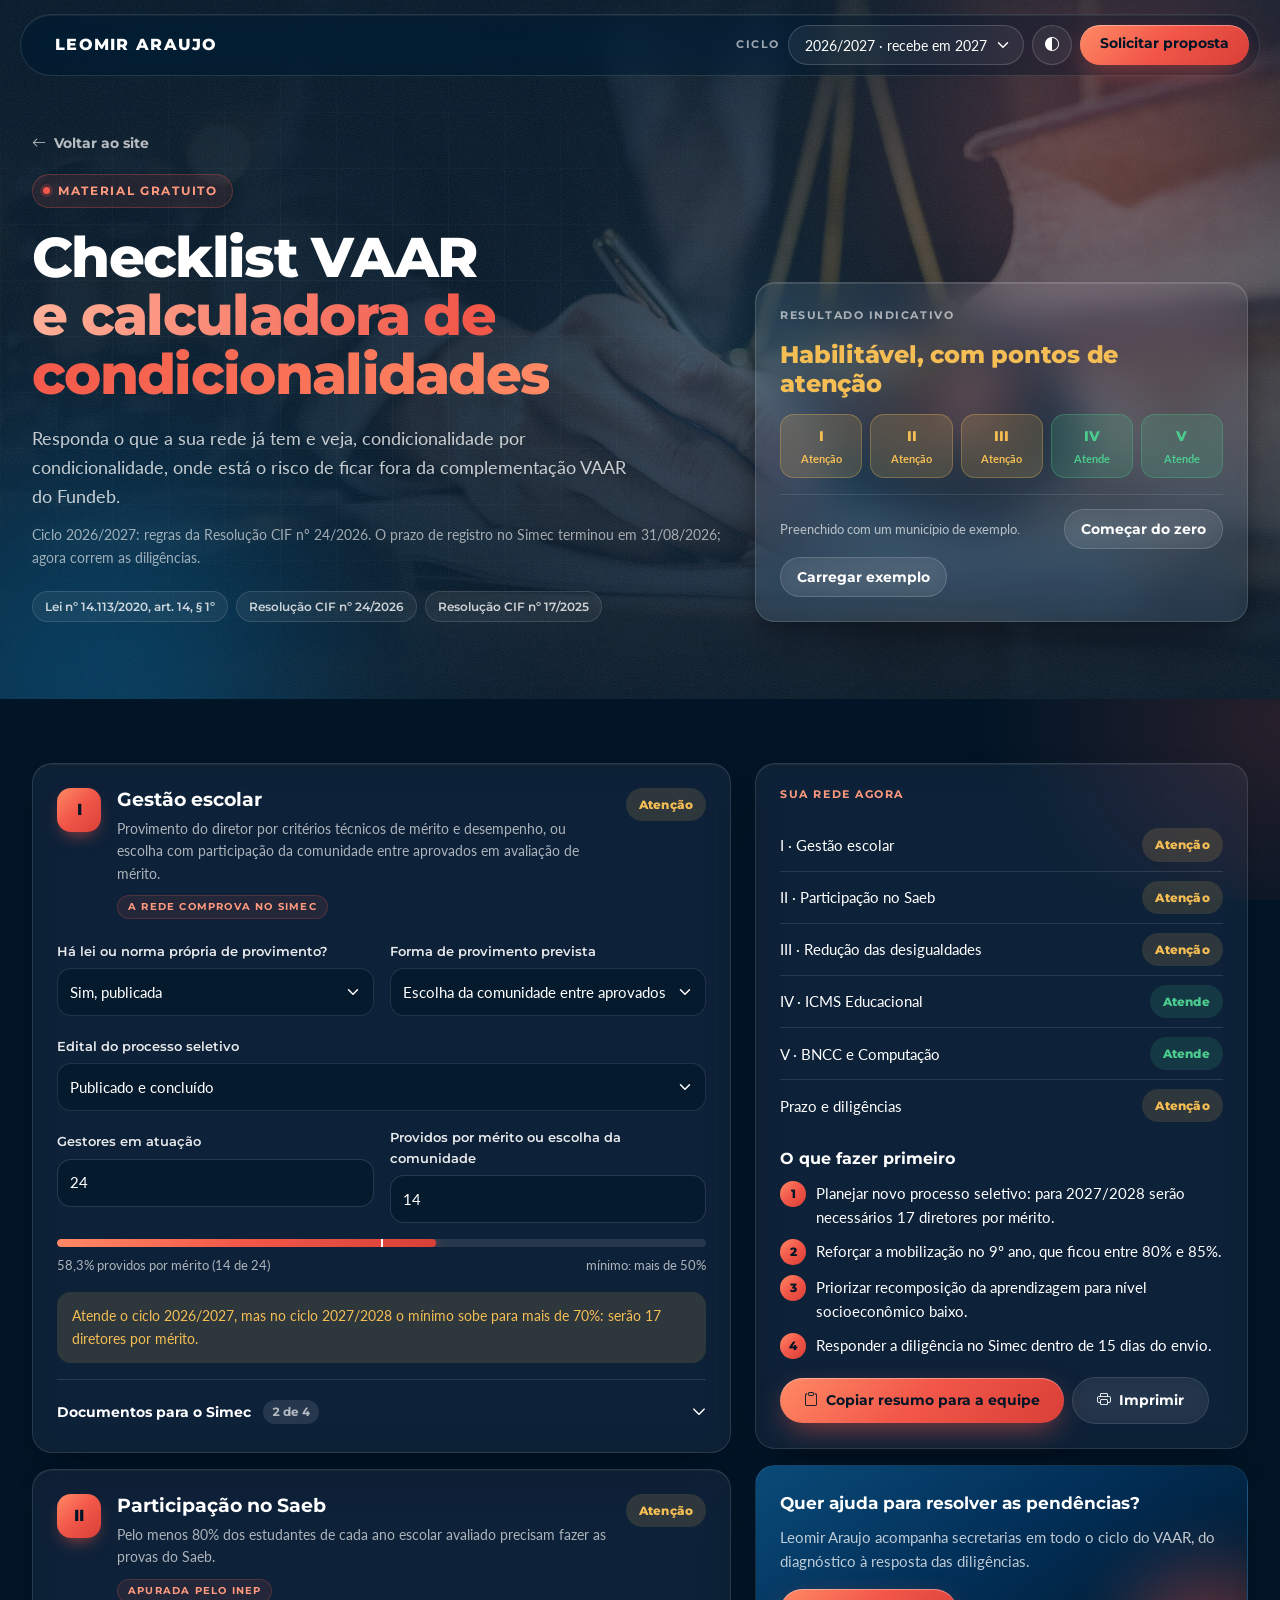
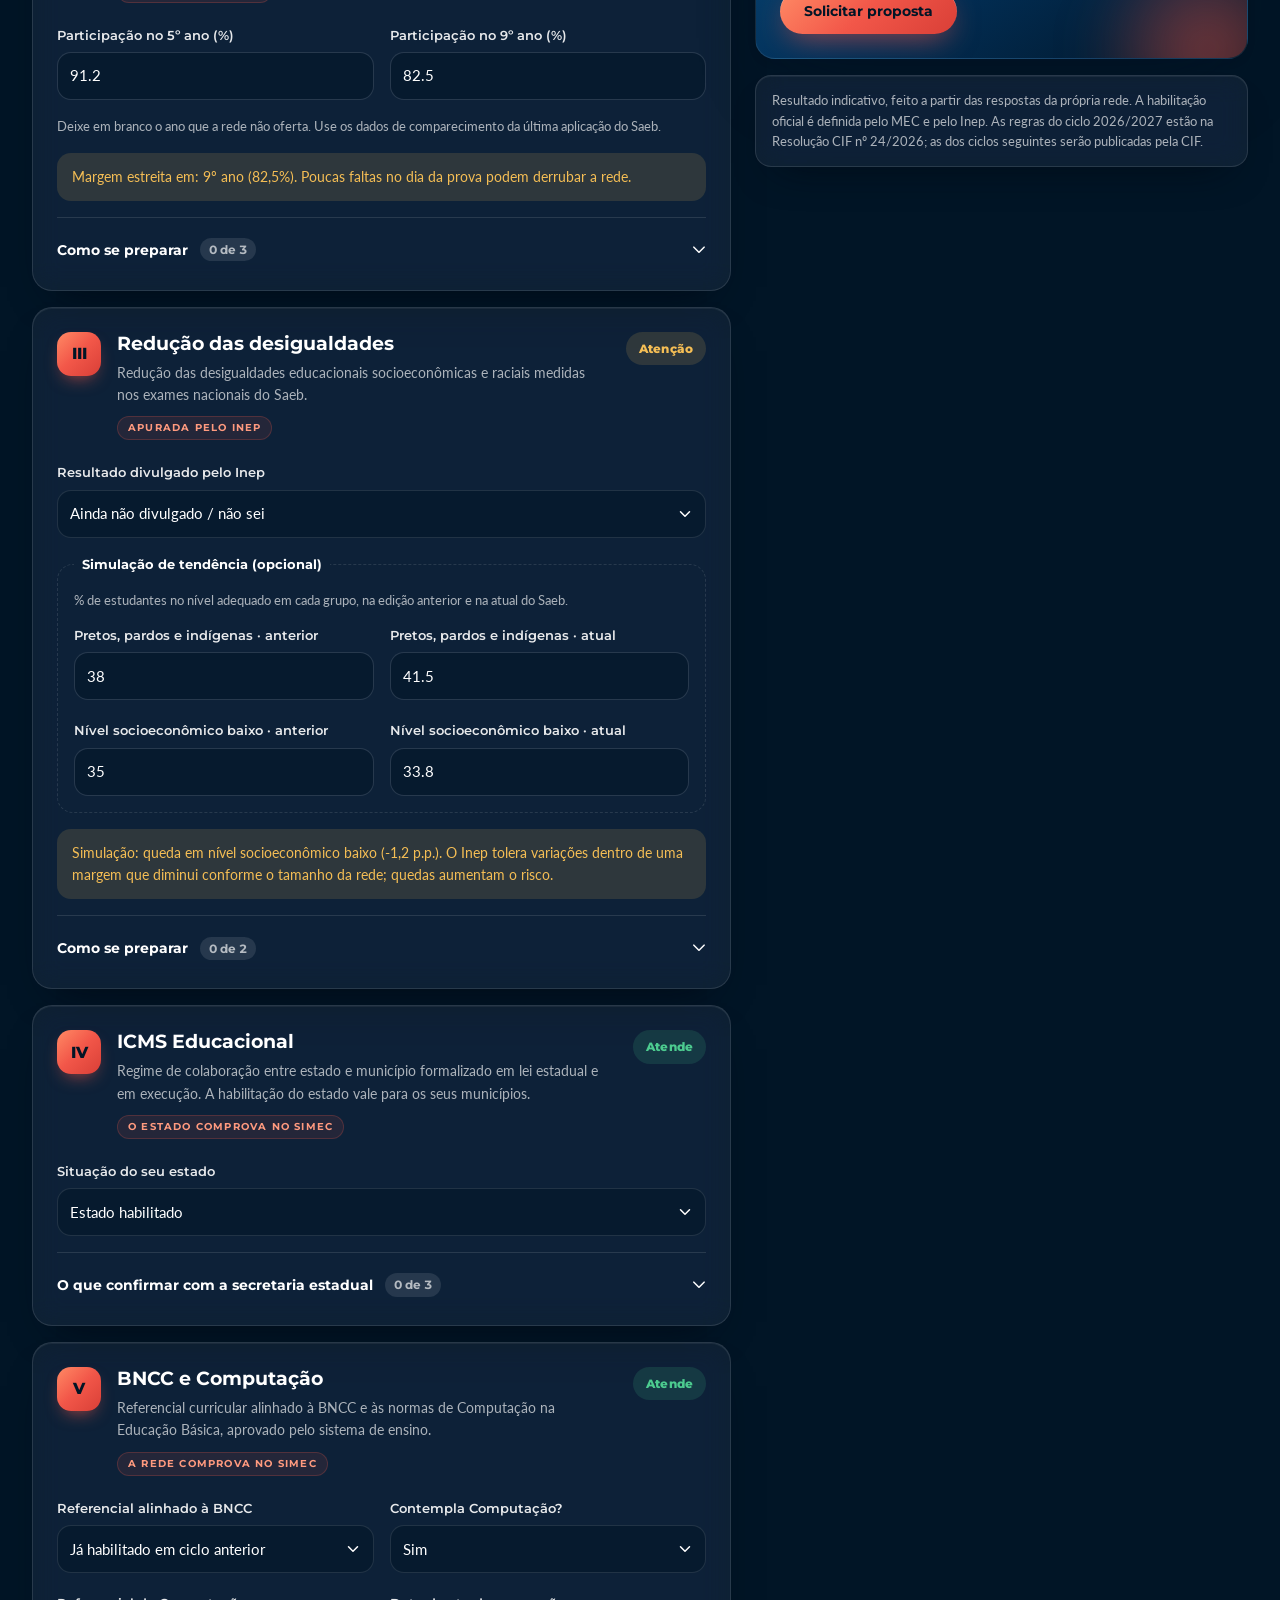
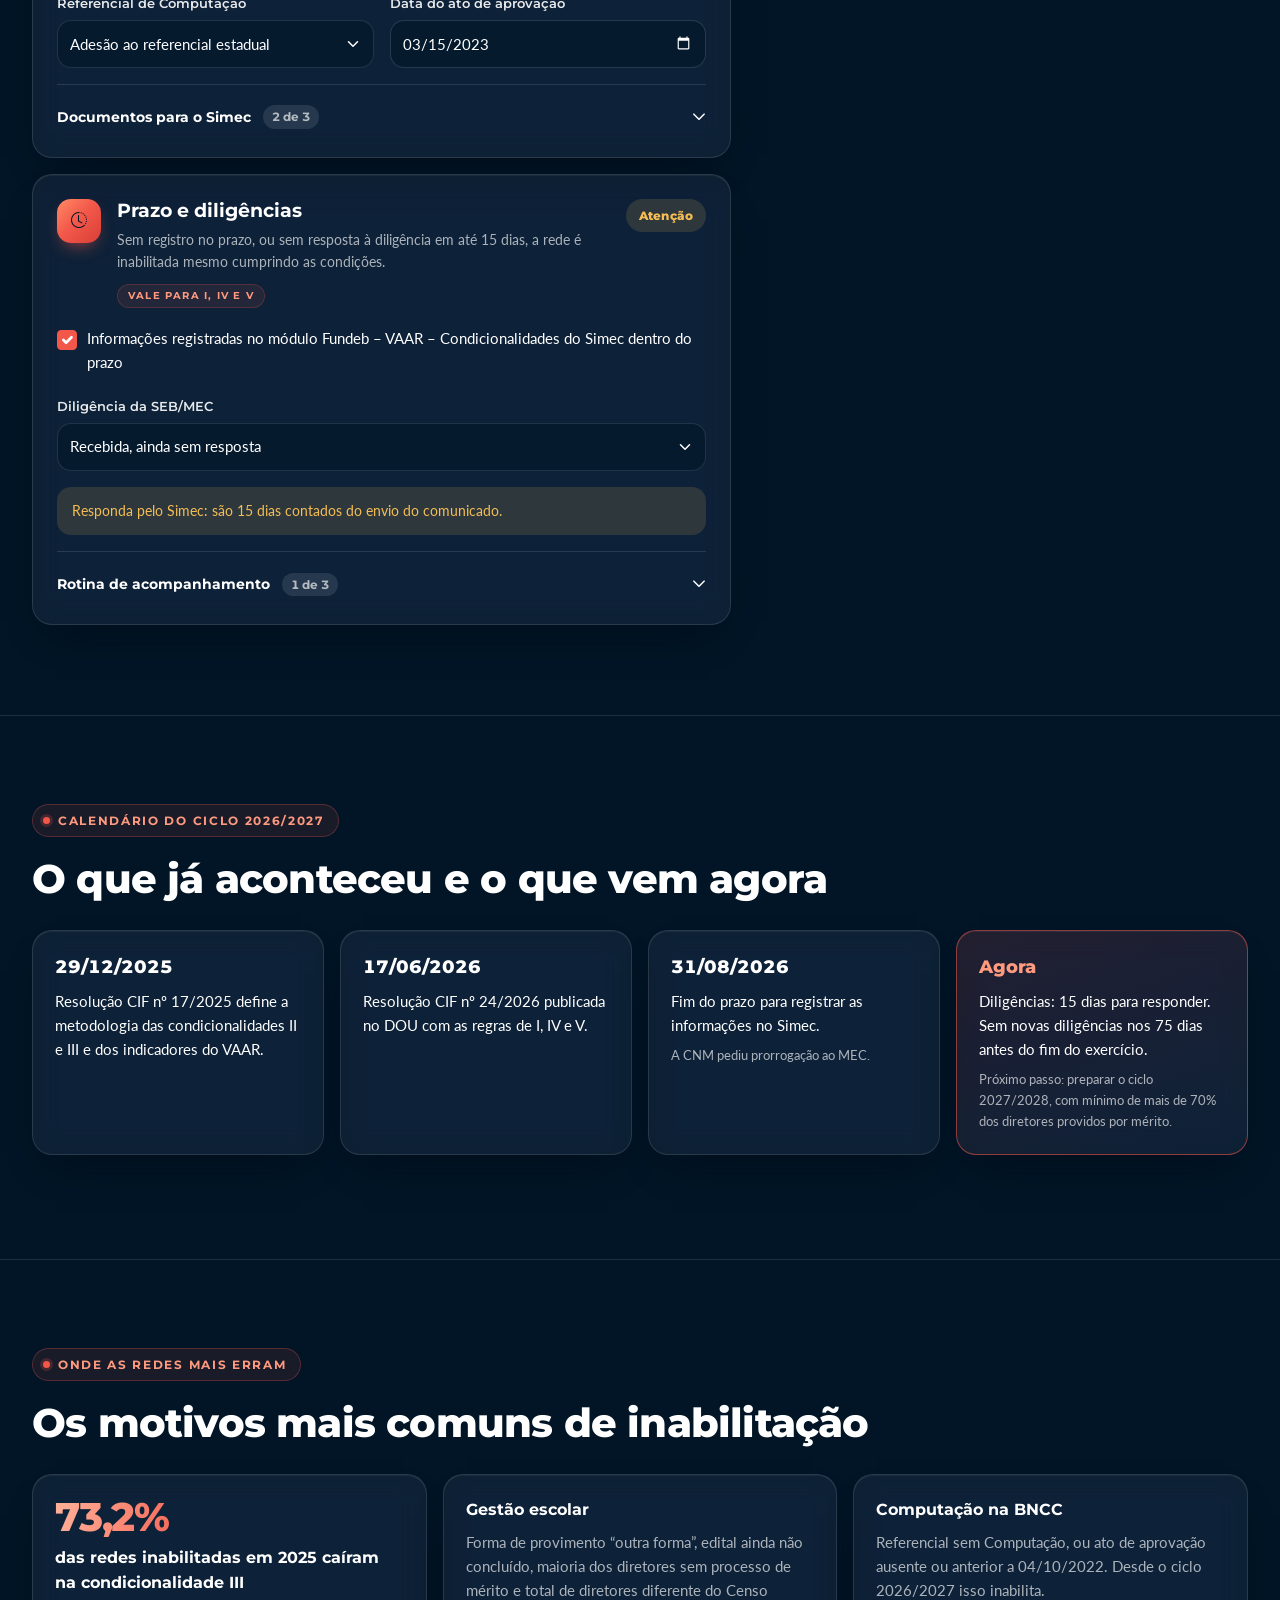
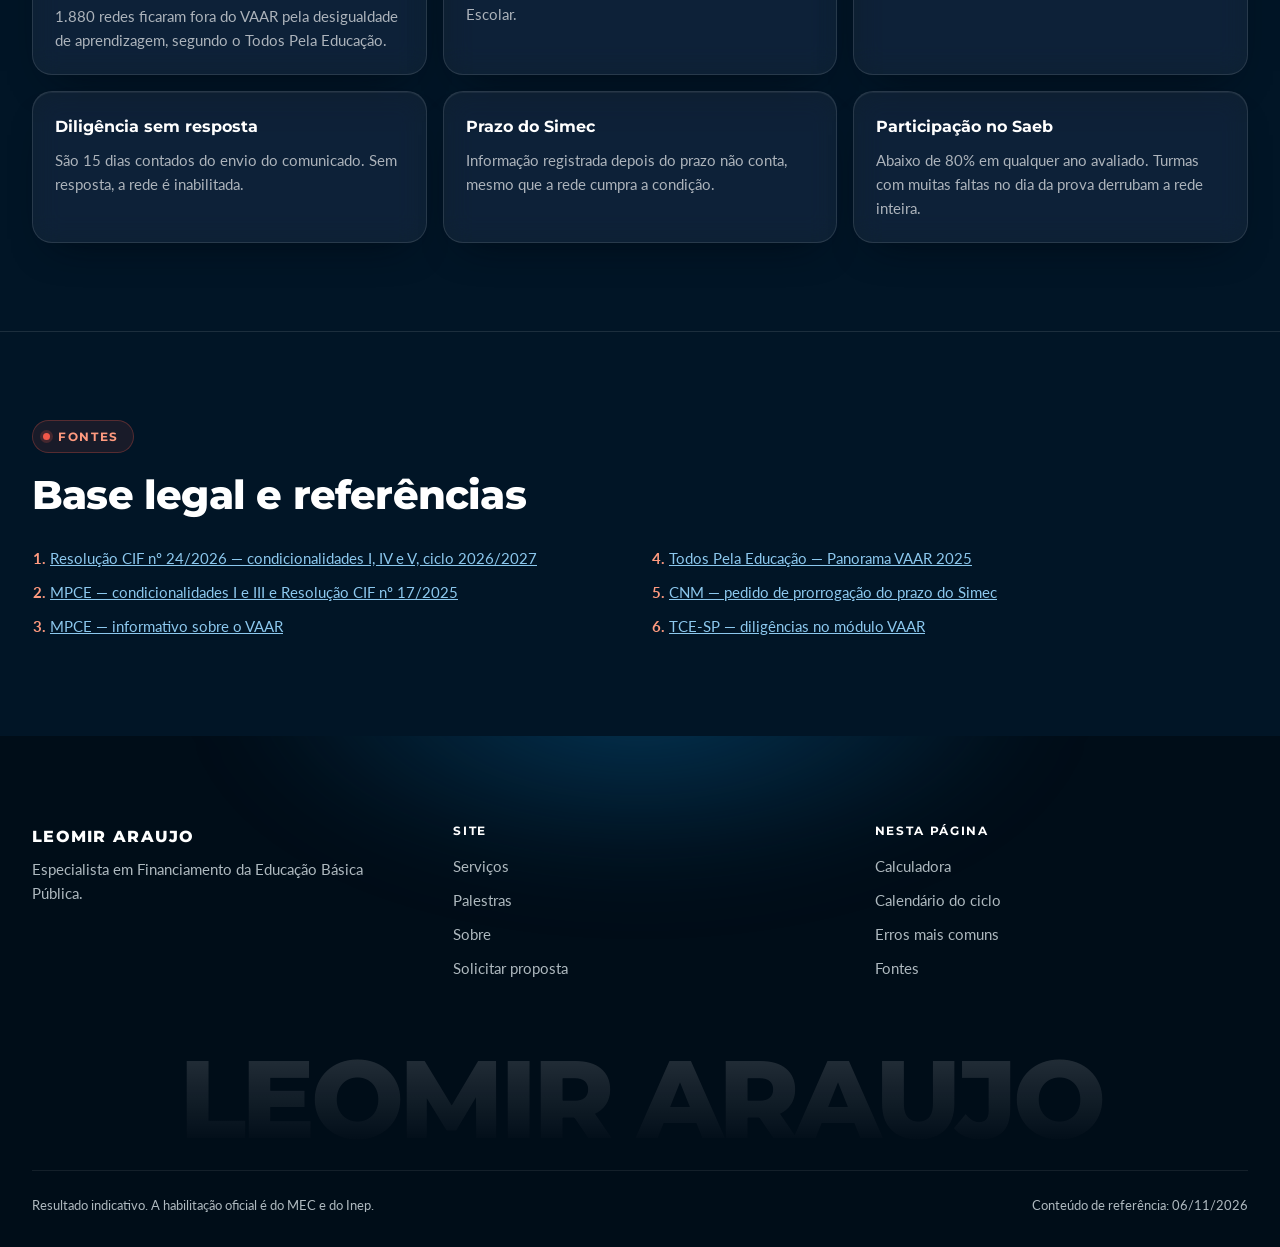
==== checklist-vaar/index.html @ 7f252574 "Adiciona o Checklist VAAR online com a identidade do site - checklist-vaar/: calculadora das cinco c" ====
<!doctype html>
<html lang="pt-BR" data-bs-theme="dark">
<head>
  <meta charset="utf-8">
  <meta name="viewport" content="width=device-width, initial-scale=1">
  <title>Checklist VAAR | Leomir Araujo</title>
  <meta name="description" content="Checklist e calculadora indicativa das cinco condicionalidades do VAAR/Fundeb, com base na Resolução CIF nº 24/2026.">
  <link rel="icon" href="../assets/img/favicon.svg" type="image/svg+xml">
  <meta name="theme-color" content="#011526">
  <script>
    /* Aplica o tema salvo antes de desenhar a página (evita "piscar") */
    try { var t = localStorage.getItem('checklist-vaar-tema'); if (t) document.documentElement.setAttribute('data-bs-theme', t); } catch (e) {}
  </script>

  <!-- Fontes da marca -->
  <link rel="preconnect" href="https://fonts.googleapis.com">
  <link rel="preconnect" href="https://fonts.gstatic.com" crossorigin>
  <link href="https://fonts.googleapis.com/css2?family=Montserrat:wght@500;600;700;800&family=Lato:wght@400;700&display=swap" rel="stylesheet">

  <!-- Bootstrap 5 + ícones -->
  <link href="https://cdn.jsdelivr.net/npm/bootstrap@5.3.3/dist/css/bootstrap.min.css" rel="stylesheet">
  <link href="https://cdn.jsdelivr.net/npm/bootstrap-icons@1.11.3/font/bootstrap-icons.min.css" rel="stylesheet">

  <!-- Identidade do site (tokens, botões, menu, rodapé) + estilos do checklist -->
  <link href="../css/style.css" rel="stylesheet">
  <link href="css/style.css" rel="stylesheet">
</head>
<body>

  <a class="visually-hidden-focusable skip-link" href="#calc">Pular para a calculadora</a>

  <!-- ===================== TOPO (menu em pílula, igual ao site) ===================== -->
  <header class="site-header sticky-top" id="siteHeader">
    <div class="nav-pill">
      <div class="d-flex flex-wrap align-items-center justify-content-between gap-2">
        <a class="brand-name text-decoration-none" href="../index.html">LEOMIR ARAUJO</a>
        <div class="d-flex flex-wrap align-items-center gap-2 nav-tools">
          <label for="cycle" class="cycle-label">Ciclo</label>
          <select id="cycle" class="form-select cycle-select" aria-describedby="cycleHint">
            <option value="2026">2026/2027 · recebe em 2027</option>
            <option value="2027">2027/2028 · recebe em 2028</option>
            <option value="2028">2028/2029 · recebe em 2029</option>
            <option value="2029">2029/2030 · recebe em 2030</option>
          </select>
          <button type="button" class="btn btn-icon btn-glass" id="btnTema" aria-label="Alternar tema claro/escuro">
            <i class="bi bi-circle-half" aria-hidden="true"></i>
          </button>
          <a class="btn btn-coral d-none d-md-inline-flex" href="../index.html#contato">Solicitar proposta</a>
        </div>
      </div>
    </div>
  </header>

  <main>
    <!-- ===================== HERO ===================== -->
    <section class="vaar-hero">
      <!-- Foto de fundo: troque os arquivos mantendo a versão de celular (-sm) -->
      <picture class="vaar-cover" aria-hidden="true">
        <source media="(max-width: 767.98px)" srcset="assets/img/web/hero-checklist-sm.jpg">
        <img src="assets/img/web/hero-checklist.jpg" alt="" fetchpriority="high" decoding="async">
      </picture>
      <span class="vaar-shade" aria-hidden="true"></span>
      <div class="hero-bg" aria-hidden="true">
        <span class="blob b1"></span>
        <span class="blob b2"></span>
        <span class="blob b3"></span>
        <span class="hero-grid"></span>
        <span class="grain"></span>
      </div>
      <div class="container">
        <div class="row g-4 align-items-end">
          <div class="col-lg-7">
            <a href="../index.html" class="lp-back"><i class="bi bi-arrow-left" aria-hidden="true"></i> Voltar ao site</a>
            <p class="eyebrow eyebrow-coral">Material gratuito</p>
            <h1 class="vaar-title">Checklist&nbsp;VAAR <span class="text-grad">e calculadora de condicionalidades</span></h1>
            <p class="vaar-lead">Responda o que a sua rede já tem e veja, condicionalidade por condicionalidade, onde está o risco de ficar fora da complementação VAAR do Fundeb.</p>
            <p class="vaar-note" id="cycleHint"></p>
            <ul class="legal list-unstyled">
              <li>Lei nº 14.113/2020, art. 14, § 1º</li>
              <li>Resolução CIF nº 24/2026</li>
              <li>Resolução CIF nº 17/2025</li>
            </ul>
          </div>
          <div class="col-lg-5">
            <div class="verdict-card" aria-live="polite">
              <span class="verdict-label">RESULTADO INDICATIVO</span>
              <span class="verdict" id="verdict">—</span>
              <div class="chips" id="chips"></div>
              <div class="d-flex flex-wrap align-items-center gap-2 example-bar">
                <span id="exampleNote" class="me-auto">Preenchido com um município de exemplo.</span>
                <button class="btn btn-ghost" type="button" id="btnClear">Começar do zero</button>
                <button class="btn btn-ghost" type="button" id="btnExample">Carregar exemplo</button>
              </div>
            </div>
          </div>
        </div>
      </div>
    </section>

    <!-- ===================== CALCULADORA ===================== -->
    <section class="calc-section">
      <div class="container">
        <div class="row g-4 align-items-start">
          <div class="col-lg-7">
            <form class="d-grid gap-3" id="calc" novalidate>

              <!-- Condicionalidade I -->
              <article class="cond" id="c1">
                <div class="cond-head">
                  <span class="cond-num" aria-hidden="true">I</span>
                  <div>
                    <h2>Gestão escolar</h2>
                    <p>Provimento do diretor por critérios técnicos de mérito e desempenho, ou escolha com participação da comunidade entre aprovados em avaliação de mérito.</p>
                    <span class="who">A REDE COMPROVA NO SIMEC</span>
                  </div>
                  <span class="status" data-status="1"></span>
                </div>
                <div class="cond-body">
                  <div class="row g-3">
                    <div class="col-md-6">
                      <label for="i_lei" class="form-label">Há lei ou norma própria de provimento?</label>
                      <select id="i_lei" class="form-select">
                        <option value="">Selecione</option>
                        <option value="sim">Sim, publicada</option>
                        <option value="nao">Não</option>
                      </select>
                    </div>
                    <div class="col-md-6">
                      <label for="i_forma" class="form-label">Forma de provimento prevista</label>
                      <select id="i_forma" class="form-select">
                        <option value="">Selecione</option>
                        <option value="merito">Critérios técnicos de mérito e desempenho</option>
                        <option value="comunidade">Escolha da comunidade entre aprovados em avaliação</option>
                        <option value="outra">Outra forma (indicação, eleição sem avaliação)</option>
                      </select>
                    </div>
                    <div class="col-12">
                      <label for="i_edital" class="form-label">Edital do processo seletivo</label>
                      <select id="i_edital" class="form-select">
                        <option value="">Selecione</option>
                        <option value="concluido">Publicado e concluído</option>
                        <option value="andamento">Em andamento</option>
                        <option value="nao">Não há edital</option>
                      </select>
                    </div>
                    <div class="col-md-6">
                      <label for="i_total" class="form-label">Gestores em atuação</label>
                      <input id="i_total" type="number" min="0" step="1" inputmode="numeric" class="form-control">
                    </div>
                    <div class="col-md-6">
                      <label for="i_merito" class="form-label">Providos por mérito ou escolha da comunidade</label>
                      <input id="i_merito" type="number" min="0" step="1" inputmode="numeric" class="form-control">
                    </div>
                    <div class="col-12">
                      <div class="meter" aria-hidden="true"><div class="meter-fill" id="i_fill"></div><div class="meter-mark" id="i_mark"></div></div>
                      <div class="meter-row"><span id="i_pct">0% providos por mérito</span><span id="i_req">mínimo: mais de 50%</span></div>
                    </div>
                  </div>
                  <div class="msg" id="i_msg" hidden></div>
                  <details class="docs">
                    <summary>Documentos para o Simec <span class="docs-count" data-count="i"></span></summary>
                    <ul data-group="i">
                      <li><label><input type="checkbox" id="d_i1" class="form-check-input"><span>Norma de provimento em PDF<small>Tipo, número, data de publicação e artigos que tratam da forma de provimento.</small></span></label></li>
                      <li><label><input type="checkbox" id="d_i2" class="form-check-input"><span>Edital do processo seletivo já concluído<small>Com as etapas: títulos, prova de conhecimento, entrevista, plano de gestão ou curso de formação.</small></span></label></li>
                      <li><label><input type="checkbox" id="d_i3" class="form-check-input"><span>Relação dos diretores em atuação<small>Quantos efetivos, quantos providos por mérito, quantos escolhidos com a comunidade, formação.</small></span></label></li>
                      <li><label><input type="checkbox" id="d_i4" class="form-check-input"><span>Conferência com o Censo Escolar<small>Total de diretores muito abaixo do Censo gera diligência.</small></span></label></li>
                    </ul>
                  </details>
                </div>
              </article>

              <!-- Condicionalidade II -->
              <article class="cond" id="c2">
                <div class="cond-head">
                  <span class="cond-num" aria-hidden="true">II</span>
                  <div>
                    <h2>Participação no Saeb</h2>
                    <p>Pelo menos 80% dos estudantes de cada ano escolar avaliado precisam fazer as provas do Saeb.</p>
                    <span class="who">APURADA PELO INEP</span>
                  </div>
                  <span class="status" data-status="2"></span>
                </div>
                <div class="cond-body">
                  <div class="row g-3">
                    <div class="col-md-6">
                      <label for="ii_5" class="form-label">Participação no 5º ano (%)</label>
                      <input id="ii_5" type="number" min="0" max="100" step="0.1" inputmode="decimal" class="form-control">
                    </div>
                    <div class="col-md-6">
                      <label for="ii_9" class="form-label">Participação no 9º ano (%)</label>
                      <input id="ii_9" type="number" min="0" max="100" step="0.1" inputmode="decimal" class="form-control">
                    </div>
                    <p class="hint col-12 mb-0">Deixe em branco o ano que a rede não oferta. Use os dados de comparecimento da última aplicação do Saeb.</p>
                  </div>
                  <div class="msg" id="ii_msg" hidden></div>
                  <details class="docs">
                    <summary>Como se preparar <span class="docs-count" data-count="ii"></span></summary>
                    <ul data-group="ii">
                      <li><label><input type="checkbox" id="d_ii1" class="form-check-input"><span>Turmas e matrículas corretas no Censo Escolar<small>A participação é calculada sobre os estudantes informados.</small></span></label></li>
                      <li><label><input type="checkbox" id="d_ii2" class="form-check-input"><span>Calendário de mobilização nas escolas<small>Comunicação às famílias e controle de faltas nos dias de prova.</small></span></label></li>
                      <li><label><input type="checkbox" id="d_ii3" class="form-check-input"><span>Responsável pelo acompanhamento da aplicação<small>Por escola, com lista de presença por turma.</small></span></label></li>
                    </ul>
                  </details>
                </div>
              </article>

              <!-- Condicionalidade III -->
              <article class="cond" id="c3">
                <div class="cond-head">
                  <span class="cond-num" aria-hidden="true">III</span>
                  <div>
                    <h2>Redução das desigualdades</h2>
                    <p>Redução das desigualdades educacionais socioeconômicas e raciais medidas nos exames nacionais do Saeb.</p>
                    <span class="who">APURADA PELO INEP</span>
                  </div>
                  <span class="status" data-status="3"></span>
                </div>
                <div class="cond-body">
                  <div>
                    <label for="iii_res" class="form-label">Resultado divulgado pelo Inep</label>
                    <select id="iii_res" class="form-select">
                      <option value="">Ainda não divulgado / não sei</option>
                      <option value="sim">Atende</option>
                      <option value="nao">Não atende</option>
                    </select>
                  </div>
                  <fieldset class="simulacao">
                    <legend>Simulação de tendência (opcional)</legend>
                    <p class="hint">% de estudantes no nível adequado em cada grupo, na edição anterior e na atual do Saeb.</p>
                    <div class="row g-3">
                      <div class="col-md-6"><label for="iii_ppi_a" class="form-label">Pretos, pardos e indígenas · anterior</label><input id="iii_ppi_a" type="number" min="0" max="100" step="0.1" inputmode="decimal" class="form-control"></div>
                      <div class="col-md-6"><label for="iii_ppi_b" class="form-label">Pretos, pardos e indígenas · atual</label><input id="iii_ppi_b" type="number" min="0" max="100" step="0.1" inputmode="decimal" class="form-control"></div>
                      <div class="col-md-6"><label for="iii_nse_a" class="form-label">Nível socioeconômico baixo · anterior</label><input id="iii_nse_a" type="number" min="0" max="100" step="0.1" inputmode="decimal" class="form-control"></div>
                      <div class="col-md-6"><label for="iii_nse_b" class="form-label">Nível socioeconômico baixo · atual</label><input id="iii_nse_b" type="number" min="0" max="100" step="0.1" inputmode="decimal" class="form-control"></div>
                    </div>
                  </fieldset>
                  <div class="msg" id="iii_msg" hidden></div>
                  <details class="docs">
                    <summary>Como se preparar <span class="docs-count" data-count="iii"></span></summary>
                    <ul data-group="iii">
                      <li><label><input type="checkbox" id="d_iii1" class="form-check-input"><span>Leitura do resultado da rede no Saeb por grupo<small>Pretos, pardos e indígenas e nível socioeconômico baixo.</small></span></label></li>
                      <li><label><input type="checkbox" id="d_iii2" class="form-check-input"><span>Plano de recomposição da aprendizagem focado nesses grupos<small>Com metas por escola e acompanhamento bimestral.</small></span></label></li>
                    </ul>
                  </details>
                </div>
              </article>

              <!-- Condicionalidade IV -->
              <article class="cond" id="c4">
                <div class="cond-head">
                  <span class="cond-num" aria-hidden="true">IV</span>
                  <div>
                    <h2>ICMS Educacional</h2>
                    <p>Regime de colaboração entre estado e município formalizado em lei estadual e em execução. A habilitação do estado vale para os seus municípios.</p>
                    <span class="who">O ESTADO COMPROVA NO SIMEC</span>
                  </div>
                  <span class="status" data-status="4"></span>
                </div>
                <div class="cond-body">
                  <div>
                    <label for="iv_estado" class="form-label">Situação do seu estado</label>
                    <select id="iv_estado" class="form-select">
                      <option value="">Não sei</option>
                      <option value="sim">Estado habilitado</option>
                      <option value="nao">Estado não habilitado</option>
                    </select>
                  </div>
                  <div class="msg" id="iv_msg" hidden></div>
                  <details class="docs">
                    <summary>O que confirmar com a secretaria estadual <span class="docs-count" data-count="iv"></span></summary>
                    <ul data-group="iv">
                      <li><label><input type="checkbox" id="d_iv1" class="form-check-input"><span>Lei estadual do ICMS Educação aprovada<small>Número, data e artigos sobre a parcela vinculada a indicadores educacionais.</small></span></label></li>
                      <li><label><input type="checkbox" id="d_iv2" class="form-check-input"><span>Pelo menos 10 pontos percentuais da cota municipal distribuídos por indicadores<small>De melhoria da aprendizagem e equidade, considerando o nível socioeconômico.</small></span></label></li>
                      <li><label><input type="checkbox" id="d_iv3" class="form-check-input"><span>Registro do estado feito no Simec dentro do prazo</span></label></li>
                    </ul>
                  </details>
                </div>
              </article>

              <!-- Condicionalidade V -->
              <article class="cond" id="c5">
                <div class="cond-head">
                  <span class="cond-num" aria-hidden="true">V</span>
                  <div>
                    <h2>BNCC e Computação</h2>
                    <p>Referencial curricular alinhado à BNCC e às normas de Computação na Educação Básica, aprovado pelo sistema de ensino.</p>
                    <span class="who">A REDE COMPROVA NO SIMEC</span>
                  </div>
                  <span class="status" data-status="5"></span>
                </div>
                <div class="cond-body">
                  <div class="row g-3">
                    <div class="col-md-6">
                      <label for="v_bncc" class="form-label">Referencial alinhado à BNCC</label>
                      <select id="v_bncc" class="form-select">
                        <option value="">Selecione</option>
                        <option value="habilitado">Já habilitado em ciclo anterior</option>
                        <option value="sim">Aprovado, com ato</option>
                        <option value="nao">Não aprovado</option>
                      </select>
                    </div>
                    <div class="col-md-6">
                      <label for="v_comp" class="form-label">Contempla Computação?</label>
                      <select id="v_comp" class="form-select">
                        <option value="">Selecione</option>
                        <option value="sim">Sim</option>
                        <option value="nao">Não</option>
                      </select>
                    </div>
                    <div class="col-md-6">
                      <label for="v_tipo" class="form-label">Referencial de Computação</label>
                      <select id="v_tipo" class="form-select">
                        <option value="">Selecione</option>
                        <option value="adesao">Adesão ao referencial estadual</option>
                        <option value="proprio">Próprio</option>
                        <option value="misto">Misto, por etapa</option>
                      </select>
                    </div>
                    <div class="col-md-6">
                      <label for="v_data" class="form-label">Data do ato de aprovação</label>
                      <input id="v_data" type="date" class="form-control">
                    </div>
                  </div>
                  <div class="msg" id="v_msg" hidden></div>
                  <details class="docs">
                    <summary>Documentos para o Simec <span class="docs-count" data-count="v"></span></summary>
                    <ul data-group="v">
                      <li><label><input type="checkbox" id="d_v1" class="form-check-input"><span>Referencial curricular alinhado à BNCC em PDF<small>Dispensado de novo envio se a rede já foi habilitada antes.</small></span></label></li>
                      <li><label><input type="checkbox" id="d_v2" class="form-check-input"><span>Referencial de Computação em PDF<small>Conforme Resoluções CNE/CEB nº 1/2022 e nº 2/2025.</small></span></label></li>
                      <li><label><input type="checkbox" id="d_v3" class="form-check-input"><span>Ato de aprovação posterior a 04/10/2022<small>Resolução ou parecer do conselho do sistema de ensino.</small></span></label></li>
                    </ul>
                  </details>
                </div>
              </article>

              <!-- Prazo e diligências -->
              <article class="cond" id="c6">
                <div class="cond-head">
                  <span class="cond-num" aria-hidden="true"><i class="bi bi-clock-history"></i></span>
                  <div>
                    <h2>Prazo e diligências</h2>
                    <p>Sem registro no prazo, ou sem resposta à diligência em até 15 dias, a rede é inabilitada mesmo cumprindo as condições.</p>
                    <span class="who">VALE PARA I, IV E V</span>
                  </div>
                  <span class="status" data-status="6"></span>
                </div>
                <div class="cond-body">
                  <div class="form-check">
                    <input class="form-check-input" type="checkbox" id="p_reg">
                    <label class="form-check-label" for="p_reg">Informações registradas no módulo Fundeb – VAAR – Condicionalidades do Simec dentro do prazo</label>
                  </div>
                  <div>
                    <label for="p_dil" class="form-label">Diligência da SEB/MEC</label>
                    <select id="p_dil" class="form-select">
                      <option value="nenhuma">Não houve diligência</option>
                      <option value="respondida">Recebida e respondida em até 15 dias</option>
                      <option value="aberta">Recebida, ainda sem resposta</option>
                      <option value="perdida">Prazo de 15 dias vencido sem resposta</option>
                    </select>
                  </div>
                  <div class="msg" id="p_msg" hidden></div>
                  <details class="docs">
                    <summary>Rotina de acompanhamento <span class="docs-count" data-count="p"></span></summary>
                    <ul data-group="p">
                      <li><label><input type="checkbox" id="d_p1" class="form-check-input"><span>Usuário com acesso ativo ao Simec<small>E um substituto, para férias ou troca de gestão.</small></span></label></li>
                      <li><label><input type="checkbox" id="d_p2" class="form-check-input"><span>Consulta semanal da aba “situação” do módulo<small>A diligência chega pelo Simec e o prazo corre a partir do envio.</small></span></label></li>
                      <li><label><input type="checkbox" id="d_p3" class="form-check-input"><span>CACS informado do envio e do resultado<small>Ministérios Públicos têm cobrado conselhos e secretarias sobre o VAAR.</small></span></label></li>
                    </ul>
                  </details>
                </div>
              </article>
            </form>
          </div>

          <!-- Painel de resultado -->
          <aside class="col-lg-5" aria-label="Resultado">
            <div class="panel">
              <section class="result">
                <h2>SUA REDE AGORA</h2>
                <div class="result-rows" id="rows"></div>
                <div>
                  <h3 class="actions-title">O que fazer primeiro</h3>
                  <ol class="actions" id="actions"></ol>
                  <p class="empty-actions" id="noActions" hidden>Nenhuma pendência encontrada. Guarde os comprovantes e acompanhe a aba “situação” no Simec.</p>
                </div>
                <div class="d-flex flex-wrap align-items-center gap-2">
                  <button class="btn btn-coral" type="button" id="btnCopy"><i class="bi bi-clipboard me-2" aria-hidden="true"></i>Copiar resumo para a equipe</button>
                  <button class="btn btn-ghost" type="button" id="btnPrint"><i class="bi bi-printer me-2" aria-hidden="true"></i>Imprimir</button>
                  <span class="toast-msg" id="toast" role="status"></span>
                </div>
                <textarea id="copyFallback" class="form-control" aria-label="Resumo para copiar" readonly hidden></textarea>
              </section>

              <!-- CTA para o site do Leomir -->
              <section class="cta-card">
                <strong>Quer ajuda para resolver as pendências?</strong>
                <p>Leomir Araujo acompanha secretarias em todo o ciclo do VAAR, do diagnóstico à resposta das diligências.</p>
                <a class="btn btn-coral" href="https://helaaodev.github.io/leomir_araujo_landingpage/#contato">Solicitar proposta</a>
              </section>

              <p class="disclaimer">Resultado indicativo, feito a partir das respostas da própria rede. A habilitação oficial é definida pelo MEC e pelo Inep. As regras do ciclo 2026/2027 estão na Resolução CIF nº 24/2026; as dos ciclos seguintes serão publicadas pela CIF.</p>
            </div>
          </aside>
        </div>
      </div>
    </section>

    <!-- ===================== CALENDÁRIO ===================== -->
    <section class="band" id="calendario">
      <div class="container">
        <p class="eyebrow">Calendário do ciclo 2026/2027</p>
        <h2 class="band-title">O que já aconteceu e o que vem agora</h2>
        <ol class="row g-3 list-unstyled timeline">
          <li class="col-sm-6 col-lg-3"><div class="tl-item"><span class="when">29/12/2025</span><p>Resolução CIF nº 17/2025 define a metodologia das condicionalidades II e III e dos indicadores do VAAR.</p></div></li>
          <li class="col-sm-6 col-lg-3"><div class="tl-item"><span class="when">17/06/2026</span><p>Resolução CIF nº 24/2026 publicada no DOU com as regras de I, IV e V.</p></div></li>
          <li class="col-sm-6 col-lg-3"><div class="tl-item"><span class="when">31/08/2026</span><p>Fim do prazo para registrar as informações no Simec.</p><small>A CNM pediu prorrogação ao MEC.</small></div></li>
          <li class="col-sm-6 col-lg-3"><div class="tl-item now"><span class="when">Agora</span><p>Diligências: 15 dias para responder. Sem novas diligências nos 75 dias antes do fim do exercício.</p><small>Próximo passo: preparar o ciclo 2027/2028, com mínimo de mais de 70% dos diretores providos por mérito.</small></div></li>
        </ol>
      </div>
    </section>

    <!-- ===================== ERROS COMUNS ===================== -->
    <section class="band" id="erros">
      <div class="container">
        <p class="eyebrow">Onde as redes mais erram</p>
        <h2 class="band-title">Os motivos mais comuns de inabilitação</h2>
        <div class="row g-3">
          <div class="col-md-6 col-lg-4"><div class="err"><span class="big">73,2%</span><strong>das redes inabilitadas em 2025 caíram na condicionalidade III</strong><p>1.880 redes ficaram fora do VAAR pela desigualdade de aprendizagem, segundo o Todos Pela Educação.</p></div></div>
          <div class="col-md-6 col-lg-4"><div class="err"><strong>Gestão escolar</strong><p>Forma de provimento “outra forma”, edital ainda não concluído, maioria dos diretores sem processo de mérito e total de diretores diferente do Censo Escolar.</p></div></div>
          <div class="col-md-6 col-lg-4"><div class="err"><strong>Computação na BNCC</strong><p>Referencial sem Computação, ou ato de aprovação ausente ou anterior a 04/10/2022. Desde o ciclo 2026/2027 isso inabilita.</p></div></div>
          <div class="col-md-6 col-lg-4"><div class="err"><strong>Diligência sem resposta</strong><p>São 15 dias contados do envio do comunicado. Sem resposta, a rede é inabilitada.</p></div></div>
          <div class="col-md-6 col-lg-4"><div class="err"><strong>Prazo do Simec</strong><p>Informação registrada depois do prazo não conta, mesmo que a rede cumpra a condição.</p></div></div>
          <div class="col-md-6 col-lg-4"><div class="err"><strong>Participação no Saeb</strong><p>Abaixo de 80% em qualquer ano avaliado. Turmas com muitas faltas no dia da prova derrubam a rede inteira.</p></div></div>
        </div>
      </div>
    </section>

    <!-- ===================== FONTES ===================== -->
    <section class="band" id="fontes">
      <div class="container">
        <p class="eyebrow">Fontes</p>
        <h2 class="band-title">Base legal e referências</h2>
        <ol class="sources">
          <li><a href="https://www.gov.br/fnde/pt-br/acesso-a-informacao/acoes-e-programas/financiamento/fundeb/legislacao/2026/resolucao-cif-no-24-de-15-de-junho-de-2026" target="_blank" rel="noopener">Resolução CIF nº 24/2026 — condicionalidades I, IV e V, ciclo 2026/2027</a></li>
          <li><a href="https://mpce.mp.br/institucional/centros-de-apoio-operacional/caoeduc/kits-de-atuacao/kit-fundeb-complementacao-vaar/fundeb-vaar-condicionalidades-inabilitacao/" target="_blank" rel="noopener">MPCE — condicionalidades I e III e Resolução CIF nº 17/2025</a></li>
          <li><a href="https://mpce.mp.br/wp-content/uploads/2025/07/20250090-Infomativo-FUNDE-SOBRE-VAAR-CAOEDUC.pdf" target="_blank" rel="noopener">MPCE — informativo sobre o VAAR</a></li>
          <li><a href="https://todospelaeducacao.org.br/wordpress/wp-content/uploads/2025/08/panorama-vaar-2025.pdf" target="_blank" rel="noopener">Todos Pela Educação — Panorama VAAR 2025</a></li>
          <li><a href="https://cnm.org.br/storage/noticias/2026/Links/OF_952_2026_MEC_SEB_Prorroga%C3%A7%C3%A3o%20de%20prazo_SIMEC.pdf" target="_blank" rel="noopener">CNM — pedido de prorrogação do prazo do Simec</a></li>
          <li><a href="https://tce.sp.gov.br/legislacao/comunicado/correcao-informacoes-vaar-fundeb" target="_blank" rel="noopener">TCE-SP — diligências no módulo VAAR</a></li>
        </ol>
      </div>
    </section>
  </main>

  <!-- ===================== RODAPÉ (igual ao site) ===================== -->
  <footer class="site-footer">
    <div class="container">
      <div class="row g-5">
        <div class="col-md-6 col-lg-4">
          <span class="brand-name text-white">LEOMIR ARAUJO</span>
          <p class="mt-2 mb-0">Especialista em Financiamento da Educação Básica Pública.</p>
        </div>
        <nav class="col-6 col-lg-4" aria-label="Rodapé — site">
          <h2 class="footer-title">SITE</h2>
          <ul class="list-unstyled footer-links">
            <li><a href="../index.html#servicos">Serviços</a></li>
            <li><a href="../index.html#palestras">Palestras</a></li>
            <li><a href="../curriculo.html">Sobre</a></li>
            <li><a href="../index.html#contato">Solicitar proposta</a></li>
          </ul>
        </nav>
        <nav class="col-6 col-lg-4" aria-label="Rodapé — checklist">
          <h2 class="footer-title">NESTA PÁGINA</h2>
          <ul class="list-unstyled footer-links">
            <li><a href="#calc">Calculadora</a></li>
            <li><a href="#calendario">Calendário do ciclo</a></li>
            <li><a href="#erros">Erros mais comuns</a></li>
            <li><a href="#fontes">Fontes</a></li>
          </ul>
        </nav>
      </div>
      <span class="footer-wordmark" aria-hidden="true">LEOMIR ARAUJO</span>
      <div class="footer-bottom">
        <span>Resultado indicativo. A habilitação oficial é do MEC e do Inep.</span>
        <span>Conteúdo de referência: 06/11/2026</span>
      </div>
    </div>
  </footer>

  <script src="https://cdn.jsdelivr.net/npm/bootstrap@5.3.3/dist/js/bootstrap.bundle.min.js"></script>
  <script src="js/regras.js"></script>
  <script src="js/main.js"></script>
</body>
</html>
---- css/style.css ----
/* =========================================================
   Leomir Araujo — Landing page
   Tokens do design system da marca (azul conduz, coral pontua)
   Linguagem: profundidade, vidro, luz suave e painéis arredondados
   ========================================================= */

:root {
  /* Cores base */
  --navy-950: #000d18;
  --navy-900: #011526;
  --navy-800: #012340;
  --navy-700: #023059;   /* Azul Leomir (brand) */
  --blue-500: #07598C;
  --blue-400: #2f86bd;
  --gray-200: #AEB9BF;
  --rust-700: #8C331F;
  --coral-500: #F25749;  /* accent */
  --coral-400: #F26E50;
  --coral-300: #ff9a7f;
  --white: #FFFFFF;
  --paper: #EEF0F2;
  --paper-2: #F5F7F9;
  --ink-60: rgba(1, 21, 38, 0.62);

  /* Gradientes */
  --grad-coral: linear-gradient(135deg, #ff8a65 0%, #F25749 48%, #d93f37 100%);
  --grad-navy: linear-gradient(145deg, #0a4a78 0%, #023059 45%, #011526 100%);
  --grad-text: linear-gradient(100deg, #ffb199 0%, #F25749 45%, #ff8a65 100%);

  /* Vidro */
  --glass-dark-bg: rgba(255, 255, 255, 0.06);
  --glass-dark-border: rgba(255, 255, 255, 0.12);
  --glass-light-bg: rgba(255, 255, 255, 0.62);
  --glass-light-border: rgba(255, 255, 255, 0.9);
  --blur: blur(18px) saturate(160%);

  /* Tipografia */
  --font-title: "Montserrat", system-ui, sans-serif;
  --font-body: "Lato", system-ui, sans-serif;

  /* Espaçamento e raios */
  --space-section: clamp(80px, 10vw, 128px);
  --radius-sm: 12px;
  --radius-md: 20px;
  --radius-lg: 28px;
  --radius-xl: clamp(28px, 4vw, 44px);

  /* Sombras em camadas (mais naturais que uma sombra única) */
  --shadow-xs: 0 1px 2px rgba(1, 21, 38, 0.05);
  --shadow-sm: 0 1px 2px rgba(1, 21, 38, 0.04), 0 6px 16px -6px rgba(1, 21, 38, 0.08);
  --shadow-md: 0 2px 4px rgba(1, 21, 38, 0.04), 0 18px 40px -14px rgba(1, 21, 38, 0.16);
  --shadow-lg: 0 4px 10px rgba(1, 21, 38, 0.06), 0 40px 80px -24px rgba(1, 21, 38, 0.30);
  --shadow-float: 0 10px 20px -6px rgba(0, 8, 16, 0.35), 0 30px 60px -20px rgba(0, 8, 16, 0.55);
  --glow-coral: 0 10px 30px -8px rgba(242, 87, 73, 0.65);

  --ease: cubic-bezier(0.22, 1, 0.36, 1);

  /* Bootstrap overrides */
  --bs-body-font-family: var(--font-body);
  --bs-body-color: var(--navy-900);
  --bs-body-bg: var(--paper);
  --bs-link-color: var(--blue-500);
  --bs-link-hover-color: var(--navy-700);
  --bs-link-color-rgb: 7, 89, 140;
  --bs-link-hover-color-rgb: 2, 48, 89;
}

html { scroll-behavior: smooth; scroll-padding-top: 104px; overflow-x: hidden; }
@media (prefers-reduced-motion: reduce) { html { scroll-behavior: auto; } }

body {
  font-size: 1.0625rem;
  line-height: 1.65;
  /* topo escuro garante continuidade entre topbar, menu e hero */
  background: linear-gradient(var(--navy-900) 0 320px, var(--paper) 320px);
  overflow-x: clip;
  -webkit-font-smoothing: antialiased;
}

h1, h2, h3, h4, .brand-name, .btn, .eyebrow, .overline {
  font-family: var(--font-title);
}

.container { max-width: 1240px; }
section { position: relative; }

/* ---------- Utilitários ---------- */
.text-coral { color: var(--coral-500) !important; }
.text-blue { color: var(--blue-500) !important; }
.text-gray { color: var(--gray-200) !important; }
.text-grad {
  background: var(--grad-text);
  -webkit-background-clip: text; background-clip: text;
  color: transparent;
}

.section { padding-block: var(--space-section); }
.pb-section { padding-bottom: var(--space-section); }

.skip-link {
  position: absolute; z-index: 2000; top: 8px; left: 8px;
  background: var(--white); color: var(--navy-900);
  padding: 8px 14px; border-radius: var(--radius-sm);
}

/* Grão sutil — tira a cara "digital demais" dos gradientes */
.grain {
  position: absolute; inset: 0; pointer-events: none; opacity: 0.18; mix-blend-mode: overlay;
  background-image: url("data:image/svg+xml;utf8,<svg xmlns='http://www.w3.org/2000/svg' width='160' height='160'><filter id='n'><feTurbulence type='fractalNoise' baseFrequency='0.85' numOctaves='3' stitchTiles='stitch'/></filter><rect width='100%' height='100%' filter='url(%23n)' opacity='0.9'/></svg>");
}

/* Manchas de luz desfocadas */
.blob {
  position: absolute; border-radius: 50%; filter: blur(70px); pointer-events: none;
  will-change: transform;
}

/* Eyebrow em forma de chip, com ponto de luz */
.eyebrow {
  display: inline-flex; align-items: center; gap: 8px;
  font-weight: 700; font-size: 0.75rem; letter-spacing: 0.14em; text-transform: uppercase;
  color: var(--rust-700);
  background: rgba(242, 87, 73, 0.08);
  border: 1px solid rgba(242, 87, 73, 0.18);
  padding: 6px 14px 6px 10px; border-radius: 999px; margin-bottom: 1.25rem;
}
.eyebrow::before {
  content: ""; width: 7px; height: 7px; border-radius: 50%;
  background: var(--coral-500); box-shadow: 0 0 0 3px rgba(242, 87, 73, 0.2);
}
.eyebrow-coral {
  color: var(--coral-300);
  background: rgba(242, 87, 73, 0.1); border-color: rgba(242, 87, 73, 0.28);
}

.overline {
  font-weight: 700; font-size: 0.75rem; letter-spacing: 0.14em; color: var(--blue-500); text-transform: uppercase;
}
.overline-rust { color: var(--coral-300); font-weight: 800; font-size: 0.6875rem; }

.section-title {
  font-weight: 800; font-size: clamp(1.875rem, 3.6vw, 2.875rem);
  line-height: 1.1; letter-spacing: -0.02em; color: var(--navy-700); margin-bottom: 1.25rem;
  text-wrap: balance;
}
.section-head { max-width: 720px; }
.head-aside { max-width: 420px; color: var(--ink-60); }
.lead-text { font-size: 1.125rem; color: var(--ink-60); }

.link-strong {
  font-family: var(--font-title); font-weight: 700; font-size: 0.95rem; text-decoration: none;
  display: inline-flex; align-items: center; gap: 6px;
}
.link-strong i { transition: transform 0.3s var(--ease); }
.link-strong:hover i { transform: translateX(4px); }

.pill {
  display: inline-block; font-family: var(--font-title); font-weight: 800;
  font-size: 0.6875rem; letter-spacing: 0.08em; padding: 3px 10px; border-radius: 999px;
  white-space: nowrap; flex: none;
}
.pill-coral { background: var(--grad-coral); color: var(--navy-900); box-shadow: 0 4px 12px -4px rgba(242, 87, 73, 0.7); }

/* ---------- Botões ---------- */
.btn {
  font-weight: 700; border-radius: 999px; padding: 0.75rem 1.5rem; min-height: 44px;
  position: relative; overflow: hidden; isolation: isolate;
  transition: transform 0.3s var(--ease), box-shadow 0.3s var(--ease), background-color 0.3s, color 0.3s;
}
.btn-lg { padding: 1rem 1.875rem; font-size: 1rem; font-weight: 800; }
.btn:hover { transform: translateY(-2px); }
.btn:active { transform: translateY(0); }

/* brilho que atravessa o botão no hover */
.btn-coral::after, .btn-navy::after, .btn-ink::after {
  content: ""; position: absolute; inset: 0; z-index: -1;
  background: linear-gradient(110deg, transparent 30%, rgba(255, 255, 255, 0.35) 50%, transparent 70%);
  transform: translateX(-120%); transition: transform 0.8s var(--ease);
}
.btn-coral:hover::after, .btn-navy:hover::after, .btn-ink:hover::after { transform: translateX(120%); }

.btn-coral { background: var(--grad-coral); color: var(--navy-900); border: 0; box-shadow: var(--glow-coral), inset 0 1px 0 rgba(255, 255, 255, 0.35); }
.btn-coral:hover, .btn-coral:focus-visible { color: var(--navy-900); box-shadow: 0 16px 36px -10px rgba(242, 87, 73, 0.8), inset 0 1px 0 rgba(255, 255, 255, 0.35); }

.btn-navy { background: var(--grad-navy); color: var(--white); border: 0; box-shadow: 0 10px 24px -10px rgba(2, 48, 89, 0.8), inset 0 1px 0 rgba(255, 255, 255, 0.15); }
.btn-navy:hover, .btn-navy:focus-visible { color: var(--white); box-shadow: 0 16px 34px -10px rgba(2, 48, 89, 0.9), inset 0 1px 0 rgba(255, 255, 255, 0.15); }

.btn-ink { background: var(--navy-900); color: var(--white); border: 0; box-shadow: 0 12px 28px -10px rgba(1, 21, 38, 0.7); }
.btn-ink:hover { background: var(--navy-800); color: var(--white); }
.btn-outline-ink { border: 1.5px solid rgba(1, 21, 38, 0.6); color: var(--navy-900); background: rgba(255, 255, 255, 0.18); backdrop-filter: blur(6px); }
.btn-outline-ink:hover { background: var(--navy-900); border-color: var(--navy-900); color: var(--white); }

:focus-visible { outline: 3px solid var(--coral-500); outline-offset: 2px; }

/* ---------- Topbar ---------- */
.topbar { background: var(--navy-950); color: var(--gray-200); font-size: 0.8125rem; position: relative; z-index: 2; }
.topbar-link { color: var(--gray-200); text-decoration: none; transition: color 0.2s; }
.topbar-link:hover { color: var(--white); }

/* ---------- Header: pílula de vidro flutuante ---------- */
.site-header {
  padding: 14px 12px 0;
  margin-bottom: -76px;          /* o hero passa por baixo do menu */
  background: transparent;
  pointer-events: none;
}
.site-header .nav-pill {
  pointer-events: auto;
  max-width: 1240px; margin-inline: auto;
  padding: 10px 10px 10px 34px;   /* marca alinhada ao respiro do texto do botão (10px + 24px) */
  border-radius: 999px;
  background: rgba(1, 21, 38, 0.38);
  border: 1px solid var(--glass-dark-border);
  backdrop-filter: var(--blur); -webkit-backdrop-filter: var(--blur);
  box-shadow: inset 0 1px 0 rgba(255, 255, 255, 0.06);
  transition: background-color 0.4s var(--ease), box-shadow 0.4s var(--ease), max-width 0.5s var(--ease), border-radius 0.3s;
}
.site-header.is-scrolled .nav-pill {
  background: rgba(1, 21, 38, 0.78);
  box-shadow: var(--shadow-float), inset 0 1px 0 rgba(255, 255, 255, 0.08);
  max-width: 1120px;
}
.site-header .navbar { padding: 0; }
@media (max-width: 991.98px) {
  .site-header .nav-pill { border-radius: 26px; padding-left: 24px; }
}

.brand-name { font-weight: 800; font-size: 1rem; letter-spacing: 0.08em; color: var(--white); }

.site-header .nav-link {
  font-family: var(--font-title); font-weight: 600; font-size: 0.875rem;
  color: rgba(255, 255, 255, 0.78); border-radius: 999px; padding: 0.5rem 0.95rem !important;
  transition: color 0.2s, background-color 0.2s;
}
.site-header .nav-link:hover, .site-header .nav-link.active { color: var(--white); background: rgba(255, 255, 255, 0.08); }
.site-header .navbar-toggler { border: 0; box-shadow: none; }

/* ---------- Hero: faixa inteira = carrossel de imagens ---------- */
.hero {
  position: relative;
  background: var(--navy-900);
  color: var(--white);
  min-height: clamp(620px, 92vh, 900px);
  display: flex; flex-direction: column;
  padding-top: 76px;                 /* espaço do menu flutuante */
  overflow: hidden;
  isolation: isolate;
}

/* Slides (somente imagem de fundo) */
.hero-slides { position: absolute; inset: 0; z-index: 0; }
.hero-slides .carousel-inner { height: 100%; }
.hero-slides .carousel-item { height: 100%; transition: opacity 1.2s var(--ease); }
.hero-slide-bg {
  position: absolute; inset: 0; display: block;
  transform: scale(1.1); transition: transform 8s linear;      /* zoom lento (Ken Burns) */
}
.carousel-item.active .hero-slide-bg { transform: scale(1); }
.hero-slide-bg img { width: 100%; height: 100%; object-fit: cover; object-position: var(--pos, center); }
@media (max-width: 767.98px) {   /* enquadramento próprio no celular */
  .hero-slide-bg img { object-position: var(--pos-sm, var(--pos, center)); }
}

/* Véu para leitura do texto sobre qualquer foto */
.hero-shade {
  position: absolute; inset: 0; z-index: 1; pointer-events: none;
  background:
    linear-gradient(90deg, rgba(1, 21, 38, 0.94) 0%, rgba(1, 21, 38, 0.78) 38%, rgba(1, 21, 38, 0.35) 70%, rgba(1, 21, 38, 0.25) 100%),
    linear-gradient(0deg, rgba(1, 21, 38, 0.85) 0%, rgba(1, 21, 38, 0) 35%),
    linear-gradient(180deg, rgba(1, 21, 38, 0.6) 0%, rgba(1, 21, 38, 0) 22%);
}
@media (max-width: 991.98px) {
  .hero-shade { background: linear-gradient(180deg, rgba(1, 21, 38, 0.75) 0%, rgba(1, 21, 38, 0.55) 45%, rgba(1, 21, 38, 0.92) 100%); }
}

/* Luzes animadas por cima das fotos (mantidas) */
.hero-bg { position: absolute; inset: 0; z-index: 2; overflow: hidden; pointer-events: none; mix-blend-mode: screen; opacity: 0.8; }
.hero-bg .b1 { width: 620px; height: 620px; right: -140px; top: -180px; background: radial-gradient(circle, rgba(242, 87, 73, 0.45), rgba(242, 87, 73, 0) 65%); animation: drift1 18s ease-in-out infinite; }
.hero-bg .b2 { width: 720px; height: 720px; left: -260px; bottom: -340px; background: radial-gradient(circle, rgba(7, 89, 140, 0.75), rgba(7, 89, 140, 0) 65%); animation: drift2 22s ease-in-out infinite; }
.hero-bg .b3 { width: 380px; height: 380px; left: 42%; top: 30%; background: radial-gradient(circle, rgba(47, 134, 189, 0.3), rgba(47, 134, 189, 0) 65%); animation: drift3 16s ease-in-out infinite; }
.hero-grid {
  position: absolute; inset: 0;
  background-image:
    linear-gradient(rgba(174, 185, 191, 0.06) 1px, transparent 1px),
    linear-gradient(90deg, rgba(174, 185, 191, 0.06) 1px, transparent 1px);
  background-size: 56px 56px;
  -webkit-mask-image: radial-gradient(ellipse 60% 70% at 25% 50%, #000 20%, transparent 75%);
          mask-image: radial-gradient(ellipse 60% 70% at 25% 50%, #000 20%, transparent 75%);
}
@keyframes drift1 { 0%,100% { transform: translate(0, 0) scale(1); } 50% { transform: translate(-80px, 60px) scale(1.12); } }
@keyframes drift2 { 0%,100% { transform: translate(0, 0) scale(1); } 50% { transform: translate(90px, -50px) scale(1.08); } }
@keyframes drift3 { 0%,100% { transform: translate(0, 0); } 50% { transform: translate(-60px, -40px); } }

/* Conteúdo */
.hero-content { position: relative; z-index: 3; flex: 1; display: flex; align-items: center; padding-block: clamp(48px, 7vw, 96px) 32px; }
.hero-text { max-width: 680px; transition: opacity 0.45s var(--ease), transform 0.45s var(--ease); }
.hero-text.is-swapping { opacity: 0; transform: translateY(10px); }
.hero-title {
  font-weight: 800; font-size: clamp(2.25rem, 4.8vw, 3.875rem);
  line-height: 1.04; letter-spacing: -0.03em; margin-bottom: 1.5rem; text-wrap: balance;
  text-shadow: 0 2px 30px rgba(1, 21, 38, 0.4);
}
.hero-title .text-grad { text-shadow: none; }   /* sombra atravessa o texto recortado e apaga o gradiente */
.hero-lead { font-size: 1.1875rem; color: rgba(255, 255, 255, 0.78); max-width: 580px; margin-bottom: 2.25rem; }

.link-play {
  color: var(--white); font-family: var(--font-title); font-weight: 700;
  display: inline-flex; align-items: center; gap: 12px; text-decoration: none; min-height: 44px;
}
.link-play:hover { color: var(--coral-300); }
.play-circle {
  width: 46px; height: 46px; border-radius: 50%;
  background: var(--glass-dark-bg); border: 1px solid var(--glass-dark-border);
  backdrop-filter: var(--blur);
  display: inline-flex; align-items: center; justify-content: center;
  transition: transform 0.3s var(--ease), background-color 0.3s;
}
.link-play:hover .play-circle { transform: translateY(3px); background: rgba(242, 87, 73, 0.18); }

/* Rodapé do hero: controles do carrossel + cartão "Próximo prazo" */
.hero-bottom {
  position: relative; z-index: 3; padding-bottom: clamp(28px, 4vw, 48px);
  display: flex; flex-wrap: wrap; align-items: flex-end; justify-content: space-between; gap: 24px;
}
.hero-nav { display: flex; align-items: center; gap: 16px; }
.hero-counter { font-family: var(--font-title); font-weight: 700; font-size: 0.8125rem; letter-spacing: 0.08em; color: rgba(255, 255, 255, 0.6); min-width: 52px; }
.hero-counter b { color: var(--white); }
.hero-bars { display: flex; gap: 6px; width: clamp(140px, 22vw, 260px); }
.hero-bars button {
  position: relative; flex: 1; height: 3px; padding: 0; border: 0; border-radius: 99px; overflow: hidden;
  background: rgba(255, 255, 255, 0.22);
}
.hero-bars button::before { content: ""; position: absolute; inset: -12px 0; }   /* área de toque */
.hero-bars button::after {
  content: ""; position: absolute; inset: 0; border-radius: inherit; background: var(--coral-400);
  transform: scaleX(0); transform-origin: left;
}
.hero-bars button.done::after { transform: scaleX(1); background: var(--white); }
.hero.run .hero-bars button.active::after { animation: barFill 7s linear forwards; }
.hero:hover .hero-bars button.active::after { animation-play-state: paused; }
@keyframes barFill { to { transform: scaleX(1); } }
.hero-arrows { display: flex; gap: 8px; }
.hero-arrows button {
  width: 42px; height: 42px; border-radius: 50%; padding: 0;
  display: inline-flex; align-items: center; justify-content: center;
  color: var(--white); background: rgba(255, 255, 255, 0.06); border: 1px solid rgba(255, 255, 255, 0.2);
  backdrop-filter: var(--blur); -webkit-backdrop-filter: var(--blur);
  transition: background-color 0.25s, border-color 0.25s, color 0.25s;
}
.hero-arrows button:hover { background: var(--coral-500); border-color: var(--coral-500); color: var(--navy-900); }

.photo-placeholder {
  aspect-ratio: 4 / 5; border-radius: var(--radius-lg);
  display: flex; align-items: center; justify-content: center; text-align: center; padding: 24px;
  font-family: var(--font-title); font-weight: 600; font-size: 0.8125rem; letter-spacing: 0.12em;
}
.photo-light {
  aspect-ratio: 1 / 1;
  background:
    radial-gradient(90% 70% at 100% 0%, rgba(242, 87, 73, 0.18), transparent 60%),
    linear-gradient(160deg, #dfe5ea, #c9d2d8);
  color: var(--navy-700);
}
.about-photo { width: 100%; height: auto; aspect-ratio: 4 / 5; object-fit: cover; object-position: 50% 20%; border-radius: var(--radius-lg); }

/* Cartão flutuante de vidro */
.float-card {
  position: relative;
  background: rgba(255, 255, 255, 0.1); color: var(--white);
  border: 1px solid rgba(255, 255, 255, 0.18);
  backdrop-filter: blur(20px) saturate(170%); -webkit-backdrop-filter: blur(20px) saturate(170%);
  border-radius: 18px; padding: 16px 20px; box-shadow: var(--shadow-float), inset 0 1px 0 rgba(255, 255, 255, 0.15);
  animation: floaty 7s ease-in-out infinite;
}
.float-card strong { display: block; font-family: var(--font-title); font-size: 0.9375rem; color: var(--white); line-height: 1.3; }
.float-card small { display: block; font-size: 0.8125rem; color: rgba(255, 255, 255, 0.7); line-height: 1.35; }
.float-card-deadline { width: 280px; display: flex; flex-direction: column; gap: 6px; }
.deadline-bar { height: 6px; border-radius: 99px; background: rgba(255, 255, 255, 0.12); overflow: hidden; margin-top: 4px; }
.deadline-bar span { display: block; height: 100%; width: 62%; border-radius: inherit; background: var(--grad-coral); box-shadow: 0 0 12px rgba(242, 87, 73, 0.8); }
@keyframes floaty { 0%,100% { transform: translateY(0); } 50% { transform: translateY(-8px); } }
@media (max-width: 575.98px) { .float-card-deadline { width: 100%; } }

@media (prefers-reduced-motion: reduce) {
  .hero-slide-bg, .carousel-item.active .hero-slide-bg { transform: none; transition: none; }
  .hero .hero-bars button.active::after { animation: none; transform: scaleX(1); }
  .hero-text { transition: none; }
}

/* ---------- Faixa de instituições (marquee) ---------- */
/* espaçamento simétrico: a faixa fica centrada entre o hero e o Desafio */
.logos-strip { padding-block: clamp(48px, 6vw, 72px); }
.logos-strip + .section-desafio { padding-top: 0; }
.logos-label { text-align: center; margin-bottom: 20px; color: var(--ink-60); }
.marquee {
  overflow: hidden;
  -webkit-mask-image: linear-gradient(90deg, transparent, #000 12%, #000 88%, transparent);
          mask-image: linear-gradient(90deg, transparent, #000 12%, #000 88%, transparent);
}
.marquee-track { display: flex; gap: 56px; width: max-content; animation: marquee 32s linear infinite; }
.marquee:hover .marquee-track { animation-play-state: paused; }
.marquee-group { display: flex; gap: 56px; align-items: center; }
.logo-word {
  font-family: var(--font-title); font-weight: 800; font-size: 1.375rem; color: var(--navy-700); opacity: 0.45;
  white-space: nowrap; transition: opacity 0.3s; display: inline-flex; align-items: center; gap: 56px;
}
.logo-word::after { content: "✦"; font-size: 0.75rem; color: var(--coral-500); opacity: 0.8; }
.logo-word:hover { opacity: 1; }
@keyframes marquee { to { transform: translateX(calc(-50% - 28px)); } }

/* ---------- Spotlight (luz que segue o cursor) ---------- */
.spotlight { position: relative; overflow: hidden; isolation: isolate; }
.spotlight::before {
  content: ""; position: absolute; inset: 0; z-index: -1; pointer-events: none; opacity: 0;
  background: radial-gradient(360px circle at var(--mx, 50%) var(--my, 50%), rgba(242, 87, 73, 0.12), transparent 60%);
  transition: opacity 0.4s;
}
.spotlight:hover::before { opacity: 1; }

/* ---------- Desafio (bento) ---------- */
.section-desafio::before {
  content: ""; position: absolute; width: 520px; height: 520px; right: -160px; top: 10%;
  background: radial-gradient(circle, rgba(7, 89, 140, 0.16), transparent 65%); filter: blur(40px); pointer-events: none;
}
.desafio-text { max-width: 480px; }
.desafio-text .lead-text { margin-bottom: 1.5rem; }

.bento { display: grid; grid-template-columns: 1fr 1fr; gap: 14px; }
.bento-tall { grid-row: span 2; }
.bento-wide { grid-column: span 2; }
@media (max-width: 767.98px) {
  .bento { grid-template-columns: 1fr; }
  .bento-tall { grid-row: auto; }
  .bento-wide { grid-column: auto; }
}

.stat-card {
  height: 100%; background: var(--white); border-radius: var(--radius-md); padding: 24px;
  border: 1px solid rgba(255, 255, 255, 0.9);
  box-shadow: var(--shadow-sm);
  transition: transform 0.4s var(--ease), box-shadow 0.4s var(--ease);
}
.stat-card:hover { transform: translateY(-4px); box-shadow: var(--shadow-md); }
.stat-card h3 { font-size: 1.0625rem; font-weight: 700; margin: 0.75rem 0 0.4rem; color: var(--navy-700); }
.stat-card p { font-size: 0.875rem; line-height: 1.55; color: var(--ink-60); margin-bottom: 0.5rem; }
.stat-top { display: flex; align-items: center; justify-content: space-between; gap: 12px; }
.stat-big { font-family: var(--font-title); font-weight: 800; font-size: 2.125rem; line-height: 1; letter-spacing: -0.03em; color: var(--navy-700); }
.stat-icon {
  width: 38px; height: 38px; border-radius: 11px; flex: none;
  display: inline-flex; align-items: center; justify-content: center; font-size: 1.05rem;
  background: linear-gradient(145deg, var(--paper-2), #e2e7eb); color: var(--navy-700);
  box-shadow: inset 0 1px 0 #fff, var(--shadow-xs);
}
.stat-card-wide { display: flex; align-items: center; gap: 24px; flex-wrap: wrap; }
.stat-card-wide > div { flex: 1 1 240px; }

.stat-card-dark {
  position: relative; overflow: hidden; isolation: isolate;
  background: var(--grad-navy); color: var(--white); border-color: rgba(255, 255, 255, 0.08);
  display: flex; flex-direction: column; justify-content: flex-end; min-height: 300px;
  box-shadow: var(--shadow-lg);
}
.stat-card-dark::before {
  content: ""; position: absolute; z-index: -1; width: 360px; height: 360px; right: -120px; top: -120px;
  background: radial-gradient(circle, rgba(242, 87, 73, 0.55), transparent 65%); filter: blur(30px);
}
.stat-card-dark::after {
  content: ""; position: absolute; z-index: -1; inset: 0;
  background-image: radial-gradient(rgba(255, 255, 255, 0.12) 1px, transparent 1px);
  background-size: 18px 18px;
  -webkit-mask-image: linear-gradient(200deg, #000, transparent 55%); mask-image: linear-gradient(200deg, #000, transparent 55%);
}
/* Card com foto da notícia: foto (fundo) → véu navy → brilho/pontos → texto */
.stat-card-photo {
  position: absolute; inset: 0; z-index: -3; width: 100%; height: 100%;
  object-fit: cover; object-position: 45% 40%;
  filter: saturate(0.85);
  transition: transform 1.2s var(--ease);
}
.stat-card-shade {
  position: absolute; inset: 0; z-index: -2; pointer-events: none;
  background:
    linear-gradient(180deg, rgba(1, 21, 38, 0.55) 0%, rgba(1, 21, 38, 0.35) 30%, rgba(1, 21, 38, 0.88) 62%, rgba(1, 21, 38, 0.97) 100%),
    linear-gradient(145deg, rgba(10, 74, 120, 0.45), rgba(1, 21, 38, 0.2));
}
.stat-card-dark.has-photo:hover .stat-card-photo { transform: scale(1.05); }
@media (prefers-reduced-motion: reduce) { .stat-card-photo { transition: none; } .stat-card-dark.has-photo:hover .stat-card-photo { transform: none; } }
.stat-card-dark .stat-big { font-size: clamp(3.5rem, 6vw, 4.5rem); }
.stat-card-dark h3 { color: var(--white); font-size: 1.25rem; }
.stat-card-dark p { color: rgba(255, 255, 255, 0.75); }
.stat-card-dark .source, .stat-card-dark .source a { color: var(--gray-200); font-size: 0.8125rem; }
.live-dot {
  position: absolute; top: 22px; left: 24px; display: inline-flex; align-items: center; gap: 8px;
  font-family: var(--font-title); font-weight: 700; font-size: 0.6875rem; letter-spacing: 0.14em; color: var(--coral-300);
  background: rgba(242, 87, 73, 0.12); border: 1px solid rgba(242, 87, 73, 0.3); padding: 5px 12px; border-radius: 999px;
}
.live-dot::before { content: ""; width: 7px; height: 7px; border-radius: 50%; background: var(--coral-500); animation: pulse 1.8s infinite; }
@keyframes pulse { 0% { box-shadow: 0 0 0 0 rgba(242, 87, 73, 0.7); } 70% { box-shadow: 0 0 0 8px rgba(242, 87, 73, 0); } 100% { box-shadow: 0 0 0 0 rgba(242, 87, 73, 0); } }

/* ---------- Serviços (colunas abertas, sem card) ---------- */
.services { row-gap: 40px !important; }
.service {
  height: 100%; display: flex; flex-direction: column; align-items: flex-start; gap: 12px;
  padding: 8px 28px;
}
.services > div:first-child .service { padding-left: 0; }
@media (min-width: 1200px) {
  .services > div + div .service { border-left: 1px solid rgba(1, 21, 38, 0.1); }
  .services > div:last-child .service { padding-right: 0; }
}
@media (min-width: 768px) and (max-width: 1199.98px) {
  .services > div:nth-child(odd) .service { padding-left: 0; }
  .services > div:nth-child(even) .service { border-left: 1px solid rgba(1, 21, 38, 0.1); }
}
@media (max-width: 767.98px) {
  .service { padding: 0; }
  .services > div + div .service { border-top: 1px solid rgba(1, 21, 38, 0.1); padding-top: 32px; }
}
.service .icon-box { margin-bottom: 8px; transition: transform 0.45s var(--ease), background 0.3s, color 0.3s; }
.service:hover > .icon-box { transform: rotate(-6deg) scale(1.06); }
.service-tag {
  font-family: var(--font-title); font-weight: 700; font-size: 0.6875rem; letter-spacing: 0.14em; text-transform: uppercase;
  color: var(--rust-700);
}
.service h3 { font-size: 1.25rem; font-weight: 700; color: var(--navy-700); margin: 0; }
.service p { flex-grow: 1; margin: 0 0 8px; color: var(--ink-60); }
.service-featured > .icon-box { background: var(--grad-coral); color: var(--navy-900); box-shadow: 0 8px 18px -6px rgba(242, 87, 73, 0.7); }

/* Botão em pílula (mesmo estilo dos contatos) */
.pill-link, .contact-list a {
  display: inline-flex; align-items: center; gap: 12px; text-decoration: none;
  font-family: var(--font-title); font-weight: 700; font-size: 0.875rem; color: var(--navy-700);
  background: var(--glass-light-bg); border: 1px solid var(--glass-light-border);
  backdrop-filter: var(--blur); -webkit-backdrop-filter: var(--blur);
  border-radius: 999px; padding: 5px 20px 5px 5px; box-shadow: var(--shadow-sm); white-space: nowrap;
  transition: transform 0.4s var(--ease), box-shadow 0.4s var(--ease), color 0.3s;
}
.pill-link:hover, .contact-list a:hover { transform: translateX(6px); box-shadow: var(--shadow-md); color: var(--navy-900); }
.pill-link .icon-box, .contact-list .icon-box { width: 38px; height: 38px; font-size: 1rem; border-radius: 50%; margin: 0; }
.pill-link:hover .icon-box, .contact-list a:hover .icon-box { background: var(--grad-coral); color: var(--navy-900); }

.icon-box {
  width: 52px; height: 52px; border-radius: 16px; color: var(--navy-700);
  background: linear-gradient(145deg, var(--paper-2), #e0e6ea);
  box-shadow: inset 0 1px 0 #fff, var(--shadow-xs);
  display: inline-flex; align-items: center; justify-content: center; font-size: 1.4rem; flex: none;
  transition: transform 0.45s var(--ease);
}

/* ---------- Como funciona (painel escuro arredondado) ---------- */
.panel-dark {
  margin-inline: clamp(8px, 1.2vw, 16px);
  border-radius: var(--radius-xl);
  background: var(--navy-900);
  color: var(--white);
  overflow: hidden; isolation: isolate;
}
.panel-dark .blob.b1 { width: 560px; height: 560px; left: -180px; top: -200px; background: radial-gradient(circle, rgba(7, 89, 140, 0.8), transparent 65%); z-index: -1; animation: drift2 20s ease-in-out infinite; }
.panel-dark .blob.b2 { width: 480px; height: 480px; right: -140px; bottom: -220px; background: radial-gradient(circle, rgba(242, 87, 73, 0.45), transparent 65%); z-index: -1; animation: drift1 24s ease-in-out infinite; }
.panel-dark .grain { z-index: -1; }
/* Foto de fundo do painel: foto → véu navy → luzes/grão → conteúdo */
.panel-photo { position: absolute; inset: 0; z-index: -3; display: block; }
.panel-photo img { width: 100%; height: 100%; object-fit: cover; object-position: 50% 60%; filter: grayscale(0.2) contrast(1.05); }
@media (max-width: 767.98px) { .panel-photo img { object-position: 45% 75%; } }
.panel-shade {
  position: absolute; inset: 0; z-index: -2; pointer-events: none;
  background:
    linear-gradient(180deg, rgba(1, 21, 38, 0.9) 0%, rgba(1, 21, 38, 0.72) 45%, rgba(1, 21, 38, 0.86) 100%),
    linear-gradient(90deg, rgba(1, 21, 38, 0.55) 0%, rgba(2, 48, 89, 0.25) 60%, rgba(1, 21, 38, 0.5) 100%);
}

.steps { counter-reset: none; }
.step {
  position: relative; height: 100%; padding: 28px; border-radius: var(--radius-md);
  background: var(--glass-dark-bg); border: 1px solid var(--glass-dark-border);
  backdrop-filter: var(--blur); -webkit-backdrop-filter: var(--blur);
  box-shadow: inset 0 1px 0 rgba(255, 255, 255, 0.06);
  transition: transform 0.45s var(--ease), border-color 0.3s, background-color 0.3s;
}
.step:hover { transform: translateY(-6px); border-color: rgba(242, 87, 73, 0.4); background: rgba(255, 255, 255, 0.09); }
.step-num {
  display: block; font-family: var(--font-title); font-weight: 800; font-size: 3.5rem; line-height: 1; margin-bottom: 1.25rem;
  /* preenchimento "fantasma" em gradiente (o contorno vazado mostrava as sobreposições internas da fonte) */
  color: transparent; letter-spacing: -0.02em;
  background: linear-gradient(180deg, rgba(255, 255, 255, 0.32) 0%, rgba(255, 255, 255, 0.06) 100%);
  -webkit-background-clip: text; background-clip: text;
  transition: background 0.4s;
}
.step-active { border-color: rgba(242, 87, 73, 0.45); background: linear-gradient(160deg, rgba(242, 87, 73, 0.16), rgba(255, 255, 255, 0.04)); }
.step-active .step-num { background: var(--grad-text); -webkit-background-clip: text; background-clip: text; }
.step:not(.step-active):hover .step-num { background: linear-gradient(180deg, rgba(255, 255, 255, 0.6) 0%, rgba(255, 255, 255, 0.15) 100%); -webkit-background-clip: text; background-clip: text; }
.step h3 { font-size: 1.2rem; font-weight: 700; }
.step p { color: rgba(255, 255, 255, 0.65); margin: 0; }
.step-icon {
  position: absolute; top: 28px; right: 28px; width: 40px; height: 40px; border-radius: 12px;
  display: inline-flex; align-items: center; justify-content: center;
  background: rgba(255, 255, 255, 0.06); border: 1px solid var(--glass-dark-border); color: var(--coral-300);
}
@media (min-width: 992px) {
  .steps li:not(:last-child) .step::after {   /* conector entre etapas */
    content: ""; position: absolute; top: 56px; right: -24px; width: 24px; height: 1px;
    background: linear-gradient(90deg, rgba(242, 87, 73, 0.6), rgba(255, 255, 255, 0.1));
  }
}

/* ---------- Palestras ---------- */
.showreel {
  position: relative; overflow: hidden; isolation: isolate;
  width: 100%; aspect-ratio: 16 / 10; border: 0; border-radius: var(--radius-lg);
  background:
    radial-gradient(80% 90% at 85% 10%, rgba(242, 87, 73, 0.55), transparent 55%),
    radial-gradient(80% 90% at 0% 100%, rgba(7, 89, 140, 0.9), transparent 60%),
    var(--navy-900);
  color: var(--white);
  display: flex; flex-direction: column; align-items: center; justify-content: center; gap: 16px;
  font-family: var(--font-title); font-weight: 600; font-size: 0.8125rem; letter-spacing: 0.12em; margin-top: 0.75rem;
  box-shadow: var(--shadow-lg);
  transition: transform 0.45s var(--ease);
}
.showreel:hover { transform: translateY(-4px); }
.showreel .grain { z-index: -1; }
.showreel-label {
  background: var(--glass-dark-bg); border: 1px solid var(--glass-dark-border); backdrop-filter: var(--blur);
  padding: 6px 14px; border-radius: 999px;
}
.play-big {
  position: relative;
  width: 72px; height: 72px; border-radius: 50%; background: var(--grad-coral); color: var(--navy-900);
  display: inline-flex; align-items: center; justify-content: center; font-size: 2rem;
  box-shadow: var(--glow-coral);
  transition: transform 0.4s var(--ease);
}
.play-big::before, .play-big::after {
  content: ""; position: absolute; inset: 0; border-radius: 50%; border: 1px solid rgba(242, 87, 73, 0.6);
  animation: ring 2.6s var(--ease) infinite;
}
.play-big::after { animation-delay: 1.3s; }
@keyframes ring { 0% { transform: scale(1); opacity: 1; } 100% { transform: scale(1.9); opacity: 0; } }
.showreel:hover .play-big { transform: scale(1.08); }

/* lista ocupa a altura da coluna da esquerda: itens se distribuem igualmente */
.talks { display: flex; flex-direction: column; height: 100%; }
.talks .talk { flex: 1 1 auto; }
/* Itens abertos (sem card): número + texto, separados por linha fina */
.talk {
  position: relative; padding: 24px 0 24px 24px; display: flex; gap: 22px; align-items: center;
  border-top: 1px solid rgba(1, 21, 38, 0.1);
  transition: transform 0.45s var(--ease);
}
.talk:last-child { border-bottom: 1px solid rgba(1, 21, 38, 0.1); }
.talk::before {   /* linha coral que aparece no hover */
  content: ""; position: absolute; left: 0; top: 22%; bottom: 22%; width: 3px; border-radius: 4px;
  background: var(--grad-coral); transform: scaleY(0); transition: transform 0.4s var(--ease);
}
.talk:hover { transform: translateX(6px); }
.talk:hover::before { transform: scaleY(1); }
.talk-num {
  flex: none; width: 48px; height: 48px; border-radius: 14px;
  display: inline-flex; align-items: center; justify-content: center;
  font-family: var(--font-title); font-weight: 800; font-size: 1rem; color: var(--blue-500);
  background: linear-gradient(145deg, var(--paper-2), #e0e6ea); box-shadow: inset 0 1px 0 #fff;
  transition: background 0.3s, color 0.3s;
}
.talk:hover .talk-num { background: var(--grad-coral); color: var(--navy-900); }
.talk-body { flex: 1; }
.talk strong { display: block; font-family: var(--font-title); font-size: 1.0625rem; color: var(--navy-700); line-height: 1.35; }
.talk small { display: block; font-size: 0.9375rem; color: var(--ink-60); margin-top: 4px; }
@media (max-width: 575.98px) {
  .talk { align-items: flex-start; gap: 16px; padding: 20px 0 20px 16px; }
  .talk-num { width: 40px; height: 40px; border-radius: 12px; font-size: 0.875rem; }
}

/* ---------- Página do Checklist (checklist.html) ---------- */
.page-dark { background: var(--navy-950); }
.lp-hero { min-height: clamp(640px, calc(100vh - 40px), 880px); }
.lp-hero .hero-bg { mix-blend-mode: normal; opacity: 1; }
.lp-hero .hero-grid {
  -webkit-mask-image: radial-gradient(ellipse 70% 60% at 50% 45%, #000 25%, transparent 80%);
          mask-image: radial-gradient(ellipse 70% 60% at 50% 45%, #000 25%, transparent 80%);
}
.lp-hero .hero-content { flex-direction: column; justify-content: center; align-items: stretch; padding-block: clamp(32px, 5vw, 64px) clamp(56px, 7vw, 96px); }
.lp-back {
  display: flex; width: fit-content; align-items: center; gap: 8px; margin-bottom: clamp(24px, 4vw, 48px);
  font-family: var(--font-title); font-weight: 700; font-size: 0.875rem; color: rgba(255, 255, 255, 0.7); text-decoration: none;
  transition: color 0.2s;
}
.lp-back i { transition: transform 0.3s var(--ease); }
.lp-back:hover { color: var(--white); }
.lp-back:hover i { transform: translateX(-4px); }
.lp-hero .section-title { font-size: clamp(2.25rem, 4.6vw, 3.5rem); }
/* Acesso direto à ferramenta, abaixo dos itens */
.lp-access { margin-top: 32px; display: flex; flex-direction: column; align-items: flex-start; gap: 12px; }
.lp-access small { color: rgba(255, 255, 255, 0.6); font-size: 0.875rem; max-width: 440px; }
.btn-glass-light {
  color: var(--white); background: rgba(255, 255, 255, 0.08);
  border: 1px solid rgba(255, 255, 255, 0.22);
  backdrop-filter: var(--blur); -webkit-backdrop-filter: var(--blur);
  box-shadow: inset 0 1px 0 rgba(255, 255, 255, 0.12), 0 12px 28px -14px rgba(0, 8, 16, 0.8);
}
.btn-glass-light:hover, .btn-glass-light:focus-visible {
  color: var(--navy-900); background: var(--white); border-color: var(--white);
}
.btn-glass-light .bi-arrow-right { transition: transform 0.3s var(--ease); }
.btn-glass-light:hover .bi-arrow-right { transform: translateX(4px); }
.lp-lead { font-size: 1.1875rem; color: rgba(255, 255, 255, 0.74); max-width: 540px; }
.page-dark .site-footer { border-top: 1px solid rgba(255, 255, 255, 0.06); }

.check-list li { display: flex; gap: 12px; align-items: center; margin-bottom: 12px; }
.check-list i {
  width: 28px; height: 28px; border-radius: 50%; flex: none;
  display: inline-flex; align-items: center; justify-content: center;
  color: var(--navy-900); background: var(--grad-coral); font-size: 1rem;
  box-shadow: 0 4px 12px -4px rgba(242, 87, 73, 0.8);
}

.form-card {
  background: var(--white); color: var(--navy-900); border-radius: var(--radius-lg); padding: 32px;
  box-shadow: var(--shadow-md); border: 1px solid rgba(1, 21, 38, 0.05);
}
.form-card-paper { padding: clamp(24px, 3vw, 40px); box-shadow: var(--shadow-lg); }
.form-label { font-family: var(--font-title); font-weight: 600; font-size: 0.8125rem; color: var(--navy-700); }
.form-control, .form-select {
  min-height: 50px; border-radius: 14px; border: 1px solid rgba(1, 21, 38, 0.12);
  background-color: var(--paper-2); transition: border-color 0.2s, box-shadow 0.2s, background-color 0.2s;
}
.form-control:focus, .form-select:focus { background-color: var(--white); border-color: var(--coral-500); box-shadow: 0 0 0 4px rgba(242, 87, 73, 0.18); }

/* Formulário em vidro sobre o painel escuro */
.form-glass {
  background: rgba(255, 255, 255, 0.07); color: var(--white);
  border: 1px solid rgba(255, 255, 255, 0.14);
  backdrop-filter: blur(24px) saturate(160%); -webkit-backdrop-filter: blur(24px) saturate(160%);
  box-shadow: var(--shadow-float), inset 0 1px 0 rgba(255, 255, 255, 0.12);
}
.form-glass .form-label { color: rgba(255, 255, 255, 0.85); }
.form-glass .form-control, .form-glass .form-select {
  background-color: rgba(1, 21, 38, 0.45); border-color: rgba(255, 255, 255, 0.14); color: var(--white);
}
.form-glass .form-select { --bs-form-select-bg-img: url("data:image/svg+xml,%3csvg xmlns='http://www.w3.org/2000/svg' viewBox='0 0 16 16'%3e%3cpath fill='none' stroke='%23ffffff' stroke-linecap='round' stroke-linejoin='round' stroke-width='2' d='m2 5 6 6 6-6'/%3e%3c/svg%3e"); }
.form-glass .form-select option { background: var(--navy-800); color: var(--white); }
.form-glass .form-control:focus, .form-glass .form-select:focus { background-color: rgba(1, 21, 38, 0.65); border-color: var(--coral-400); color: var(--white); }
.form-glass .form-check-input { background-color: rgba(1, 21, 38, 0.45); border-color: rgba(255, 255, 255, 0.3); }
.form-glass .form-check-input:checked { background-color: var(--coral-500); border-color: var(--coral-500); }
.form-glass .form-check-label { color: rgba(255, 255, 255, 0.75); }
.form-glass a { color: var(--coral-300); }
.form-glass .invalid-feedback { color: #ffb4a6; }
.form-glass .was-validated .form-control:invalid, .form-glass .form-control.is-invalid { border-color: #ff8f7c; }

/* ---------- Depoimentos (mural em movimento) ---------- */
.wall {
  overflow: hidden; isolation: isolate;
  background:
    radial-gradient(50% 70% at 0% 0%, rgba(7, 89, 140, 0.12), transparent 60%),
    radial-gradient(45% 70% at 100% 100%, rgba(242, 110, 80, 0.14), transparent 60%),
    linear-gradient(180deg, #f3f6f9 0%, #f7f5f4 100%);
  border-block: 1px solid rgba(1, 21, 38, 0.05);
}
.text-grad-dark {
  background: linear-gradient(100deg, #F25749 0%, #F26E50 50%, #c9452f 100%);
  -webkit-background-clip: text; background-clip: text; color: transparent;
}
.wall-sub { max-width: 560px; }

.wall-rows {
  --card-w: 380px; --gap: 20px;
  display: flex; flex-direction: column; gap: var(--gap);
  -webkit-mask-image: linear-gradient(90deg, transparent 0, #000 12%, #000 88%, transparent 100%);
          mask-image: linear-gradient(90deg, transparent 0, #000 12%, #000 88%, transparent 100%);
}
.wall-row { overflow: hidden; padding-block: 6px 14px; }   /* respiro para a sombra */
.wall-track { display: flex; gap: var(--gap); width: max-content; }
.wall-group { display: flex; gap: var(--gap); }
.wall-row.to-left .wall-track { animation: wallLeft 60s linear infinite; }
.wall-row.to-right .wall-track { animation: wallRight 66s linear infinite; }
.wall-row:hover .wall-track { animation-play-state: paused; }
/* desloca exatamente 1 dos 3 grupos: (largura total + gap) / 3 */
@keyframes wallLeft { from { transform: translateX(0); } to { transform: translateX(calc((-100% - var(--gap)) / 3)); } }
@keyframes wallRight { from { transform: translateX(calc((-100% - var(--gap)) / 3)); } to { transform: translateX(0); } }

.wall-card {
  width: var(--card-w); flex: none; margin: 0;
  display: flex; flex-direction: column; justify-content: space-between; gap: 22px;
  background: var(--white); border-radius: var(--radius-md); padding: 26px 28px;
  border: 1px solid rgba(1, 21, 38, 0.05);
  box-shadow: var(--shadow-sm);
  transition: transform 0.4s var(--ease), box-shadow 0.4s var(--ease);
}
.wall-card:hover { transform: translateY(-4px); box-shadow: var(--shadow-md); }
.wall-card blockquote { margin: 0; font-size: 1rem; line-height: 1.6; color: var(--navy-900); }
.wall-card figcaption { display: flex; align-items: center; gap: 12px; }
.wall-card figcaption strong { display: block; font-family: var(--font-title); font-size: 0.9375rem; color: var(--navy-700); }
.wall-card figcaption small { display: block; font-size: 0.8125rem; color: var(--ink-60); }

.avatar {
  width: 44px; height: 44px; border-radius: 50%; flex: none; object-fit: cover;
  display: inline-flex; align-items: center; justify-content: center;
  font-family: var(--font-title); font-weight: 800; font-size: 0.8125rem; color: var(--white);
  background: linear-gradient(135deg, #aeb9bf, #8797a1);
}
.avatar i { font-size: 1.25rem; }
.avatar.c1 { background: linear-gradient(135deg, #F26E50, #F25749); }
.avatar.c2 { background: linear-gradient(135deg, #07598C, #023059); }
.avatar.c3 { background: linear-gradient(135deg, #2f86bd, #07598C); }
.avatar.c4 { background: linear-gradient(135deg, #b5452c, #8C331F); }

@media (max-width: 575.98px) {
  .wall-rows { --card-w: 290px; --gap: 14px; }
  .wall-card { padding: 22px; }
}
/* Sem animação: as faixas viram rolagem horizontal manual */
@media (prefers-reduced-motion: reduce) {
  .wall-row { overflow-x: auto; }
  .wall-row .wall-track { animation: none !important; }
  .wall-group[aria-hidden="true"] { display: none; }
  .wall-card, .wall-card:hover { transition: none; transform: none; }
}

/* ---------- Página de Currículo (curriculo.html) ---------- */
.cv-hero { min-height: 0; }
.cv-hero .hero-bg { opacity: 0.7; }   /* luzes em modo "screen" por cima da foto */
.cv-cover { position: absolute; inset: 0; z-index: 0; display: block; }
.cv-cover img {
  width: 100%; height: 100%; object-fit: cover; object-position: 60% 58%;
  animation: coverZoom 14s var(--ease) both;
}
@keyframes coverZoom { from { transform: scale(1.08); } to { transform: scale(1); } }
@media (max-width: 767.98px) { .cv-cover img { object-position: 62% 62%; } }
@media (prefers-reduced-motion: reduce) { .cv-cover img { animation: none; } }
.cv-hero .hero-content { padding-block: clamp(40px, 6vw, 72px) clamp(56px, 7vw, 96px); }
.cv-hero .hero-content .container { display: block; }
.cv-hero .hero-title { font-size: clamp(2.5rem, 6vw, 4.5rem); }

/* Linha do tempo */
.cv-list { position: relative; margin: 0 0 0 6px; padding-left: 0; }
.cv-list::before {
  content: ""; position: absolute; left: 0; top: 10px; bottom: 10px; width: 2px; border-radius: 2px;
  background: linear-gradient(180deg, var(--coral-500), rgba(7, 89, 140, 0.25));
}
.cv-item { position: relative; display: grid; grid-template-columns: 150px 1fr; gap: 24px; padding: 0 0 32px 32px; }
.cv-item:last-child { padding-bottom: 0; }
.cv-item::before {   /* marcador */
  content: ""; position: absolute; left: -6px; top: 6px; width: 14px; height: 14px; border-radius: 50%;
  background: var(--white); border: 3px solid var(--coral-500); box-shadow: 0 0 0 4px rgba(242, 87, 73, 0.15);
}
.cv-period { font-family: var(--font-title); font-weight: 700; font-size: 0.8125rem; letter-spacing: 0.06em; color: var(--rust-700); padding-top: 3px; }
.cv-item h3 { font-size: 1.1875rem; font-weight: 700; color: var(--navy-700); margin: 0 0 2px; }
.cv-org { display: block; font-size: 0.9375rem; font-weight: 700; color: var(--blue-500); margin-bottom: 8px; }
.cv-item p { margin: 0; color: var(--ink-60); }
@media (max-width: 575.98px) {
  .cv-item { grid-template-columns: 1fr; gap: 4px; padding-left: 26px; }
}

/* Coluna lateral */
.cv-aside { display: flex; flex-direction: column; gap: 16px; }
.cv-box {
  background: var(--white); border-radius: var(--radius-md); padding: 24px;
  border: 1px solid rgba(1, 21, 38, 0.05); box-shadow: var(--shadow-sm);
}
.cv-box-title { font-family: var(--font-title); font-weight: 700; font-size: 0.75rem; letter-spacing: 0.14em; text-transform: uppercase; color: var(--rust-700); margin-bottom: 16px; }
.cv-box .expertise li > span { box-shadow: none; background: var(--paper-2); }
.cv-pubs li { display: flex; gap: 12px; align-items: flex-start; }
.cv-pubs li + li { margin-top: 14px; padding-top: 14px; border-top: 1px solid rgba(1, 21, 38, 0.07); }
.cv-pubs i { color: var(--coral-500); font-size: 1.125rem; margin-top: 1px; }
.cv-pubs strong { display: block; font-family: var(--font-title); font-size: 0.9375rem; color: var(--navy-700); line-height: 1.35; }
.cv-pubs small { display: block; font-size: 0.8125rem; color: var(--ink-60); margin-top: 2px; }
.cv-tags { display: flex; flex-wrap: wrap; gap: 8px; }
.cv-tags li {
  font-family: var(--font-title); font-weight: 700; font-size: 0.8125rem; color: var(--navy-700);
  background: var(--paper-2); border: 1px solid rgba(1, 21, 38, 0.06); padding: 6px 12px; border-radius: 999px;
}
.cv-photo { margin-inline: auto; }

/* ---------- Foto com placa (usada no Currículo) ---------- */
.about-media { position: relative; max-width: 460px; padding: 0 0 40px 0; }
.about-media::before {   /* placa deslocada com gradiente atrás da foto */
  content: ""; position: absolute; z-index: 0; inset: 28px -24px 16px 28px; border-radius: var(--radius-lg);
  background: var(--grad-navy);
  box-shadow: var(--shadow-lg);
}
.about-media::after {
  content: ""; position: absolute; z-index: 0; width: 220px; height: 220px; right: -60px; top: -40px; border-radius: 50%;
  background: radial-gradient(circle, rgba(242, 87, 73, 0.4), transparent 65%); filter: blur(30px);
}
.about-media > .photo-placeholder, .about-media > img { position: relative; z-index: 1; box-shadow: var(--shadow-md); }
.about-badge {
  position: absolute; z-index: 2; right: -20px; bottom: 0;
  background: rgba(255, 255, 255, 0.7); color: var(--navy-900);
  border: 1px solid rgba(255, 255, 255, 0.95);
  backdrop-filter: blur(20px) saturate(170%); -webkit-backdrop-filter: blur(20px) saturate(170%);
  border-radius: 20px; padding: 18px 22px; box-shadow: var(--shadow-lg);
}
.about-badge span { display: block; font-family: var(--font-title); font-weight: 800; font-size: 1.5rem; letter-spacing: -0.02em; }
.about-badge small { font-size: 0.875rem; color: var(--ink-60); }
@media (max-width: 575.98px) { .about-badge { right: 8px; } .about-media::before { right: -8px; } }
.expertise li {
  display: flex; gap: 10px; align-items: center;
}
.expertise li > span {
  display: flex; align-items: center; gap: 10px; width: 100%;
  background: var(--white); border-radius: 14px; padding: 12px 16px;
  border: 1px solid rgba(1, 21, 38, 0.05); box-shadow: var(--shadow-xs);
  font-weight: 700; font-size: 0.95rem; color: var(--navy-700);
}
.expertise i { color: var(--coral-500); }

/* ---------- FAQ ---------- */
/* Lista aberta (sem cards), no mesmo padrão de Palestras: linhas finas + barra coral */
.faq {
  --chev: url("data:image/svg+xml,%3csvg xmlns='http://www.w3.org/2000/svg' viewBox='0 0 16 16'%3e%3cpath fill='none' stroke='%23023059' stroke-linecap='round' stroke-linejoin='round' stroke-width='2' d='m2 5 6 6 6-6'/%3e%3c/svg%3e");
  --bs-accordion-btn-icon: var(--chev);
  --bs-accordion-btn-active-icon: var(--chev);
  --bs-accordion-btn-icon-width: 0.9rem;
}
.faq .accordion-item {
  position: relative; background: transparent;
  border: 0; border-top: 1px solid rgba(1, 21, 38, 0.1); border-radius: 0 !important;
}
.faq .accordion-item:last-child { border-bottom: 1px solid rgba(1, 21, 38, 0.1); }
.faq .accordion-item::before {   /* barra coral: aparece no hover e na pergunta aberta */
  content: ""; position: absolute; left: 0; top: 22px; height: 24px; width: 3px; border-radius: 4px;
  background: var(--grad-coral); transform: scaleY(0); transition: transform 0.4s var(--ease);
}
.faq .accordion-item:hover::before,
.faq .accordion-item:has(.accordion-button:not(.collapsed))::before { transform: scaleY(1); }
.faq .accordion-button {
  font-family: var(--font-title); font-weight: 700; font-size: 1.0625rem; color: var(--navy-700);
  padding: 22px 4px 22px 24px; background: transparent; box-shadow: none; gap: 24px;
  transition: color 0.2s, padding 0.4s var(--ease);
}
.faq .accordion-button:hover { color: var(--navy-900); }
.faq .accordion-button::after { flex: none; transition: transform 0.4s var(--ease); }
.faq .accordion-button:not(.collapsed) { color: var(--navy-700); background: transparent; box-shadow: none; }
.faq .accordion-button:focus { box-shadow: none; }
.faq .accordion-button:focus-visible { outline: 3px solid var(--coral-500); outline-offset: -3px; border-radius: 8px; }
.faq .accordion-body { padding: 0 48px 24px 24px; color: var(--ink-60); }

/* ---------- Contato ---------- */
.section-contato::before {
  content: ""; position: absolute; width: 560px; height: 560px; left: -200px; bottom: 0;
  background: radial-gradient(circle, rgba(242, 87, 73, 0.12), transparent 65%); filter: blur(40px); pointer-events: none;
}
.contact-list li { margin-bottom: 12px; }

/* ---------- Rodapé ---------- */
.site-footer {
  position: relative; overflow: hidden; isolation: isolate;
  background: var(--navy-950); color: var(--gray-200); font-size: 0.9375rem; padding: 88px 0 32px;
}
.site-footer::before {
  content: ""; position: absolute; z-index: -1; left: 50%; top: -260px; transform: translateX(-50%);
  width: 900px; height: 420px; border-radius: 50%;
  background: radial-gradient(ellipse, rgba(7, 89, 140, 0.55), transparent 65%); filter: blur(40px);
}
.footer-title { font-family: var(--font-title); font-weight: 700; font-size: 0.75rem; letter-spacing: 0.14em; color: var(--white); margin-bottom: 1rem; }
.footer-links li { margin-bottom: 10px; }
.footer-links a { color: var(--gray-200); text-decoration: none; transition: color 0.2s, padding 0.3s var(--ease); }
.footer-links a:hover { color: var(--white); padding-left: 4px; }
.footer-wordmark {
  display: block; margin-top: 56px; text-align: center; white-space: nowrap; user-select: none;
  font-family: var(--font-title); font-weight: 800; letter-spacing: -0.04em; line-height: 0.85;
  font-size: clamp(2.25rem, 8.6vw, 8.25rem);   /* cabe inteiro na largura do container */
  background: linear-gradient(180deg, rgba(255, 255, 255, 0.14), rgba(255, 255, 255, 0));
  -webkit-background-clip: text; background-clip: text; color: transparent;
}
.footer-bottom {
  border-top: 1px solid rgba(255, 255, 255, 0.08); margin-top: 24px; padding-top: 24px;
  display: flex; flex-wrap: wrap; justify-content: space-between; gap: 12px; font-size: 0.8125rem;
}

/* Campo-armadilha anti-robô (invisível para pessoas) */
.hp-field { position: absolute !important; left: -10000px; width: 1px; height: 1px; overflow: hidden; }

/* ---------- Voltar ao topo ---------- */
.back-to-top {
  position: fixed; right: 20px; bottom: 20px; z-index: 1030;
  width: 50px; height: 50px; border-radius: 50%;
  background: rgba(1, 21, 38, 0.72); color: var(--white);
  border: 1px solid var(--glass-dark-border);
  backdrop-filter: var(--blur); -webkit-backdrop-filter: var(--blur);
  box-shadow: var(--shadow-float);
  display: inline-flex; align-items: center; justify-content: center; font-size: 1.25rem;
  opacity: 0; visibility: hidden; transform: translateY(12px);
  transition: opacity 0.3s var(--ease), transform 0.3s var(--ease), visibility 0.3s, background 0.3s;
}
.back-to-top.is-visible { opacity: 1; visibility: visible; transform: none; }
.back-to-top:hover { background: var(--coral-500); color: var(--navy-900); }

/* ---------- Modal ---------- */
.modal-content { border: 0; border-radius: var(--radius-lg); box-shadow: var(--shadow-lg); overflow: hidden; }
.modal-backdrop.show { opacity: 0.7; }

/* Fallback quando o navegador não tem backdrop-filter */
@supports not ((backdrop-filter: blur(1px)) or (-webkit-backdrop-filter: blur(1px))) {
  .site-header .nav-pill { background: rgba(1, 21, 38, 0.92); }
  .float-card, .form-glass { background: rgba(2, 35, 64, 0.94); }
  .about-badge { background: rgba(255, 255, 255, 0.96); }
}

/* ---------- Animação de entrada ---------- */
/* Só esconde quando o JS está ativo (html.js); sem JS, tudo aparece */
.js .reveal {
  opacity: 0; transform: translateY(28px); filter: blur(6px);
  transition: opacity 0.9s var(--ease), transform 0.9s var(--ease), filter 0.9s var(--ease);
  transition-delay: var(--d, 0ms);
}
.js .reveal.is-visible { opacity: 1; transform: none; filter: none; }
/* Elementos de vidro: o desfoque de entrada desligaria o backdrop-filter durante a animação.
   Por isso eles entram só com fade + subida, já com a aparência final. */
.js .reveal.form-glass, .js .reveal.float-card, .js .reveal.hero-nav { filter: none; }
/* Etapas: o <li> só desliza (transform não desliga o vidro); o fade acontece no próprio card */
.js .steps > li.reveal { opacity: 1; filter: none; }
.js .steps > li.reveal .step {
  opacity: 0;
  transition: opacity 0.9s var(--ease) var(--d, 0ms), transform 0.45s var(--ease), border-color 0.3s, background-color 0.3s;
}
.js .steps > li.reveal.is-visible .step { opacity: 1; }

@media (prefers-reduced-motion: reduce) {
  .js .reveal { opacity: 1; transform: none; filter: none; transition: none; }
  .js .steps > li.reveal .step { opacity: 1; transition: none; }
  .blob, .float-card, .marquee-track, .play-big::before, .play-big::after, .live-dot::before { animation: none !important; }
  .btn, .pill-link, .stat-card, .talk, .step, .showreel, .contact-list a { transition: none !important; }
  .btn:hover, .pill-link:hover, .stat-card:hover, .talk:hover, .step:hover, .showreel:hover, .contact-list a:hover { transform: none !important; }
}
---- checklist-vaar/css/style.css ----
/* =========================================================
   Checklist VAAR — Leomir Araujo
   Usa a identidade do site (../css/style.css): tokens, botões,
   eyebrows, menu em pílula, luzes do hero e rodapé.
   Aqui ficam só os estilos próprios da calculadora.
   Tema escuro (padrão) e claro via data-bs-theme no <html>.
   ========================================================= */

/* ---------- Tokens: tema escuro ---------- */
:root,
[data-bs-theme="dark"] {
  --bg: var(--navy-900);
  --surface: rgba(255, 255, 255, 0.05);
  --surface-strong: rgba(255, 255, 255, 0.08);
  --surface-2: rgba(255, 255, 255, 0.1);
  --line: rgba(255, 255, 255, 0.11);
  --fg: #FFFFFF;
  --muted: rgba(255, 255, 255, 0.66);
  --accent-text: var(--coral-300);
  --link: #8cc8ee;
  --input: rgba(1, 21, 38, 0.5);
  --card-shadow: 0 1px 0 rgba(255, 255, 255, 0.06) inset, 0 20px 40px -24px rgba(0, 8, 16, 0.8);

  --ok: #4CCB8F;   --ok-bg: rgba(76, 203, 143, .14);
  --warn: #F5BE55; --warn-bg: rgba(245, 190, 85, .14);
  --bad: #FF7B6E;  --bad-bg: rgba(255, 123, 110, .14);
  --wait: #9DB4C6; --wait-bg: rgba(157, 180, 198, .14);

  /* Ponte com o Bootstrap */
  --bs-body-bg: var(--bg);
  --bs-body-color: var(--fg);
  --bs-border-color: var(--line);
  --bs-link-color: var(--link);
  --bs-link-color-rgb: 140, 200, 238;
  --bs-link-hover-color: var(--fg);
}

/* ---------- Tokens: tema claro (papel + cards brancos, como as seções do site) ---------- */
[data-bs-theme="light"] {
  --bg: var(--paper);
  --surface: #FFFFFF;
  --surface-strong: #FFFFFF;
  --surface-2: #E8EDF1;
  --line: rgba(1, 21, 38, 0.09);
  --fg: var(--navy-900);
  --muted: #3E5566;
  --accent-text: var(--rust-700);
  --link: var(--blue-500);
  --input: var(--paper-2);
  --card-shadow: var(--shadow-sm);

  --ok: #1C7A4E;   --ok-bg: rgba(28, 122, 78, .10);
  --warn: #8A5A00; --warn-bg: rgba(181, 122, 0, .12);
  --bad: #B3261E;  --bad-bg: rgba(179, 38, 30, .10);
  --wait: #3E5566; --wait-bg: rgba(62, 85, 102, .10);

  --bs-link-color-rgb: 7, 89, 140;
  --bs-link-hover-color: var(--navy-700);
}

/* O hero é sempre escuro (como no site), em qualquer tema */
.vaar-hero {
  --surface: rgba(255, 255, 255, 0.07);
  --line: rgba(255, 255, 255, 0.14);
  --fg: #FFFFFF;
  --muted: rgba(255, 255, 255, 0.7);
  --ok: #4CCB8F;   --ok-bg: rgba(76, 203, 143, .16);
  --warn: #F5BE55; --warn-bg: rgba(245, 190, 85, .16);
  --bad: #FF7B6E;  --bad-bg: rgba(255, 123, 110, .16);
  --wait: #9DB4C6; --wait-bg: rgba(157, 180, 198, .16);
}

/* ---------- Base ---------- */
body {
  background: var(--bg);
  color: var(--fg);
  font-size: 1rem;
  line-height: 1.6;
}
/* luzes suaves fixas atrás do conteúdo (dão profundidade ao vidro no tema escuro) */
[data-bs-theme="dark"] body::before {
  content: ""; position: fixed; inset: 0; z-index: -1; pointer-events: none;
  background:
    radial-gradient(40% 50% at 0% 30%, rgba(7, 89, 140, 0.35), transparent 70%),
    radial-gradient(35% 45% at 100% 80%, rgba(242, 87, 73, 0.16), transparent 70%);
}
h1, h2, h3 { text-wrap: balance; }

/* ---------- Menu (pílula do site) ---------- */
.site-header .brand-name { color: #FFFFFF; }
.cycle-label { font-family: var(--font-title); font-weight: 700; font-size: .6875rem; letter-spacing: .14em; text-transform: uppercase; color: rgba(255, 255, 255, 0.6); }
.site-header .cycle-select {
  width: auto; min-height: 40px; border-radius: 999px; padding: .4rem 2.25rem .4rem 1rem;
  font-size: .875rem; color: #FFFFFF;
  background-color: rgba(255, 255, 255, 0.06); border: 1px solid rgba(255, 255, 255, 0.16);
  --bs-form-select-bg-img: url("data:image/svg+xml,%3csvg xmlns='http://www.w3.org/2000/svg' viewBox='0 0 16 16'%3e%3cpath fill='none' stroke='%23ffffff' stroke-linecap='round' stroke-linejoin='round' stroke-width='2' d='m2 5 6 6 6-6'/%3e%3c/svg%3e");
}
.site-header .cycle-select:focus { background-color: rgba(255, 255, 255, 0.1); border-color: var(--coral-400); box-shadow: 0 0 0 4px rgba(242, 87, 73, 0.2); color: #FFFFFF; }
.site-header .cycle-select option { background: var(--navy-800); color: #FFFFFF; }
.btn-icon { width: 40px; min-height: 40px; padding: 0; display: inline-flex; align-items: center; justify-content: center; font-size: 1.05rem; }
.btn-glass { color: #FFFFFF; background: rgba(255, 255, 255, 0.06); border: 1px solid rgba(255, 255, 255, 0.16); }
.btn-glass:hover, .btn-glass:focus-visible { color: var(--navy-900); background: var(--grad-coral); border-color: transparent; }
.site-header .btn-coral { min-height: 40px; padding: .5rem 1.25rem; }
@media (max-width: 575.98px) {
  .nav-tools { width: 100%; flex-wrap: nowrap !important; }
  .nav-tools .cycle-label { display: none; }
  .site-header .cycle-select { flex: 1; min-width: 0; }
}

/* ---------- Botões da calculadora ---------- */
.btn-ghost {
  color: var(--fg); background: var(--surface); border: 1px solid var(--line);
  backdrop-filter: blur(10px); -webkit-backdrop-filter: blur(10px);
}
.btn-ghost:hover, .btn-ghost:focus-visible { color: var(--fg); border-color: var(--coral-400); background: var(--surface-strong); }
.btn { font-size: .875rem; }

/* ---------- Hero ---------- */
.vaar-hero {
  position: relative; overflow: hidden; isolation: isolate;
  background: var(--navy-900); color: #FFFFFF;
  padding: calc(76px + clamp(32px, 5vw, 56px)) 0 clamp(48px, 6vw, 80px);
}
/* Foto de fundo → véu navy → luzes da marca → conteúdo */
.vaar-cover { position: absolute; inset: 0; z-index: -3; display: block; }
.vaar-cover img {
  width: 100%; height: 100%; object-fit: cover; object-position: 55% 40%;
  filter: saturate(0.8);
  animation: coverZoom 14s var(--ease) both;
}
@media (max-width: 767.98px) { .vaar-cover img { object-position: 50% 45%; } }
.vaar-shade {
  position: absolute; inset: 0; z-index: -2; pointer-events: none;
  background:
    linear-gradient(90deg, rgba(1, 21, 38, 0.95) 0%, rgba(1, 21, 38, 0.82) 40%, rgba(1, 21, 38, 0.55) 70%, rgba(1, 21, 38, 0.6) 100%),
    linear-gradient(0deg, rgba(1, 21, 38, 0.9) 0%, rgba(1, 21, 38, 0) 40%),
    linear-gradient(180deg, rgba(1, 21, 38, 0.7) 0%, rgba(1, 21, 38, 0) 30%),
    linear-gradient(135deg, rgba(2, 48, 89, 0.35), rgba(2, 48, 89, 0.15));
}
@media (max-width: 991.98px) {
  .vaar-shade { background: linear-gradient(180deg, rgba(1, 21, 38, 0.85) 0%, rgba(1, 21, 38, 0.75) 50%, rgba(1, 21, 38, 0.95) 100%); }
}
.vaar-hero .hero-bg { z-index: -1; mix-blend-mode: screen; opacity: 0.75; }
.vaar-hero .lp-back { margin-bottom: 20px; }
.vaar-title {
  font-family: var(--font-title); font-weight: 800; font-size: clamp(2.125rem, 4.6vw, 3.5rem);
  line-height: 1.05; letter-spacing: -0.03em; margin: 0 0 1.25rem;
}
.vaar-lead { color: rgba(255, 255, 255, 0.76); font-size: 1.125rem; max-width: 60ch; margin: 0; }
.vaar-note { color: rgba(255, 255, 255, 0.6); font-size: .875rem; margin: 14px 0 0; }
.legal { display: flex; flex-wrap: wrap; gap: 8px; margin: 22px 0 0; padding: 0; }
.legal li {
  font-family: var(--font-title); font-weight: 600; font-size: .75rem; color: rgba(255, 255, 255, 0.78);
  background: rgba(255, 255, 255, 0.06); border: 1px solid rgba(255, 255, 255, 0.12);
  border-radius: 999px; padding: 5px 12px;
}

/* Cartão do veredito: vidro sobre o hero */
.verdict-card {
  background: rgba(255, 255, 255, 0.07); border: 1px solid rgba(255, 255, 255, 0.14);
  backdrop-filter: blur(22px) saturate(160%); -webkit-backdrop-filter: blur(22px) saturate(160%);
  border-radius: var(--radius-md); padding: 24px; display: grid; gap: 16px;
  box-shadow: var(--shadow-float), inset 0 1px 0 rgba(255, 255, 255, 0.12);
}
.verdict-label { font-family: var(--font-title); font-weight: 700; font-size: .6875rem; letter-spacing: .14em; text-transform: uppercase; color: rgba(255, 255, 255, 0.6); }
.verdict { font-family: var(--font-title); font-weight: 800; font-size: 1.5rem; line-height: 1.2; letter-spacing: -0.01em; }
.chips { display: grid; grid-template-columns: repeat(5, minmax(0, 1fr)); gap: 8px; }
.chip { border-radius: 14px; padding: 10px 4px; text-align: center; font-family: var(--font-title); font-weight: 800; font-size: .875rem; border: 1px solid transparent; }
.chip small { display: block; font-family: var(--font-body); font-weight: 700; font-size: .6875rem; margin-top: 2px; }
.example-bar { font-size: .8125rem; color: rgba(255, 255, 255, 0.66); padding-top: 14px; border-top: 1px solid rgba(255, 255, 255, 0.1); }
.vaar-hero .btn-ghost { color: #FFFFFF; background: rgba(255, 255, 255, 0.06); border-color: rgba(255, 255, 255, 0.16); min-height: 40px; padding: .45rem 1rem; }
.vaar-hero .btn-ghost:hover { color: var(--navy-900); background: var(--grad-coral); border-color: transparent; }

/* ---------- Estados ---------- */
.s-ok   { color: var(--ok);   background: var(--ok-bg);   border-color: color-mix(in srgb, var(--ok) 30%, transparent); }
.s-warn { color: var(--warn); background: var(--warn-bg); border-color: color-mix(in srgb, var(--warn) 30%, transparent); }
.s-bad  { color: var(--bad);  background: var(--bad-bg);  border-color: color-mix(in srgb, var(--bad) 30%, transparent); }
.s-wait { color: var(--wait); background: var(--wait-bg); border-color: color-mix(in srgb, var(--wait) 30%, transparent); }

/* ---------- Calculadora ---------- */
.calc-section { padding-block: clamp(40px, 5vw, 64px) clamp(56px, 7vw, 96px); }

/* Superfícies (cards) — vidro no escuro, branco com sombra no claro */
.cond, .result, .tl-item, .err, .disclaimer {
  background: var(--surface); border: 1px solid var(--line); box-shadow: var(--card-shadow);
  backdrop-filter: blur(14px) saturate(140%); -webkit-backdrop-filter: blur(14px) saturate(140%);
}

.cond { border-radius: var(--radius-md); overflow: hidden; transition: border-color .3s, box-shadow .4s var(--ease); }
.cond:focus-within { border-color: color-mix(in srgb, var(--coral-400) 45%, transparent); }
.cond-head { display: grid; grid-template-columns: auto minmax(0, 1fr) auto; gap: 16px; align-items: start; padding: 24px 24px 18px; }
.cond-num {
  width: 44px; height: 44px; border-radius: 14px; flex: none;
  display: inline-flex; align-items: center; justify-content: center;
  font-family: var(--font-title); font-weight: 800; font-size: 1rem; color: var(--navy-900);
  background: var(--grad-coral); box-shadow: 0 8px 18px -8px rgba(242, 87, 73, 0.8);
}
.cond-head h2 { margin: 0; font-size: 1.1875rem; font-weight: 700; line-height: 1.25; color: var(--fg); }
.cond-head p { margin: 6px 0 0; font-size: .875rem; color: var(--muted); }
.who {
  display: inline-block; margin-top: 10px; font-family: var(--font-title); font-weight: 700; font-size: .625rem;
  letter-spacing: .12em; color: var(--accent-text); background: color-mix(in srgb, var(--coral-500) 10%, transparent);
  border: 1px solid color-mix(in srgb, var(--coral-500) 22%, transparent); border-radius: 999px; padding: 3px 10px;
}
.status { font-family: var(--font-title); font-weight: 800; font-size: .75rem; letter-spacing: .02em; border-radius: 999px; padding: 6px 12px; white-space: nowrap; border: 1px solid transparent; }
.cond-body { padding: 0 24px 22px; display: grid; gap: 16px; }
.hint { font-size: .8125rem; color: var(--muted); }

/* Campos — mesmo desenho do formulário do site */
.calc-section .form-label { font-family: var(--font-title); font-weight: 600; font-size: .8125rem; color: var(--fg); opacity: .9; margin-bottom: .4rem; }
.calc-section .form-control, .calc-section .form-select {
  min-height: 48px; border-radius: 14px; font-size: .9375rem;
  background-color: var(--input); color: var(--fg); border: 1px solid var(--line);
}
[data-bs-theme="dark"] .calc-section .form-select { --bs-form-select-bg-img: url("data:image/svg+xml,%3csvg xmlns='http://www.w3.org/2000/svg' viewBox='0 0 16 16'%3e%3cpath fill='none' stroke='%23ffffff' stroke-linecap='round' stroke-linejoin='round' stroke-width='2' d='m2 5 6 6 6-6'/%3e%3c/svg%3e"); }
[data-bs-theme="dark"] .calc-section .form-select option { background: var(--navy-800); color: #FFFFFF; }
[data-bs-theme="dark"] .calc-section input[type="date"] { color-scheme: dark; }
.calc-section .form-control:focus, .calc-section .form-select:focus {
  background-color: var(--input); color: var(--fg); border-color: var(--coral-400); box-shadow: 0 0 0 4px rgba(242, 87, 73, 0.18);
}
input[type="number"] { font-variant-numeric: tabular-nums; }
.form-check-input { width: 1.25rem; height: 1.25rem; border-color: color-mix(in srgb, var(--fg) 35%, transparent); background-color: var(--input); }
.form-check-input:checked { background-color: var(--coral-500); border-color: var(--coral-500); }
.form-check-input:focus { box-shadow: 0 0 0 4px rgba(242, 87, 73, 0.2); border-color: var(--coral-400); }
.form-check-label { font-size: .9375rem; }
.form-check { display: flex; gap: .625rem; padding-left: 0; }
.form-check .form-check-input { margin-left: 0; flex: none; }

/* Medidor */
.meter { height: 8px; border-radius: 999px; background: var(--surface-2); position: relative; overflow: hidden; }
.meter-fill { position: absolute; inset: 0 auto 0 0; width: 0; border-radius: 999px; background: var(--grad-coral); box-shadow: 0 0 12px rgba(242, 87, 73, 0.6); transition: width .5s var(--ease); }
.meter-mark { position: absolute; top: -3px; bottom: -3px; width: 2px; border-radius: 2px; background: var(--fg); }
.meter-row { display: flex; flex-wrap: wrap; justify-content: space-between; gap: 4px 12px; margin-top: 8px; font-size: .8125rem; color: var(--muted); font-variant-numeric: tabular-nums; }

.msg { font-size: .875rem; border-radius: 14px; padding: 12px 14px; border: 1px solid transparent; }

.simulacao { border: 1px dashed var(--line); border-radius: 16px; padding: 16px; margin: 0; }
.simulacao legend { float: none; width: auto; padding: 0 8px; margin: 0; font-family: var(--font-title); font-weight: 700; font-size: .8125rem; color: var(--fg); }
.simulacao .hint { margin: 0 0 10px; }

/* Documentos (abre e fecha) — mesmo chevron do FAQ do site */
details.docs { border-top: 1px solid var(--line); padding-top: 14px; }
details.docs summary {
  cursor: pointer; list-style: none; display: flex; align-items: center; gap: 12px; min-height: 36px;
  font-family: var(--font-title); font-weight: 700; font-size: .875rem; color: var(--fg);
}
details.docs summary::-webkit-details-marker { display: none; }
details.docs summary::after { content: "\F282"; font-family: "bootstrap-icons"; margin-left: auto; transition: transform .4s var(--ease); }
details.docs[open] summary::after { transform: rotate(180deg); }
details.docs summary:hover { color: var(--accent-text); }
.docs-count {
  font-weight: 700; font-size: .75rem; font-variant-numeric: tabular-nums; color: var(--muted);
  background: var(--surface-2); border-radius: 999px; padding: 2px 9px;
}
.docs ul { list-style: none; margin: 12px 0 0; padding: 0; display: grid; gap: 6px; }
.docs li label {
  display: grid; grid-template-columns: 22px minmax(0, 1fr); gap: 12px; align-items: start;
  font-size: .9375rem; cursor: pointer; padding: 10px 12px; border-radius: 12px; transition: background-color .2s;
}
.docs li label:hover { background: var(--surface-2); }
.docs li .form-check-input { margin-top: 2px; }
.docs small { display: block; color: var(--muted); font-size: .8125rem; margin-top: 2px; }

/* ---------- Painel de resultado ---------- */
.panel { position: sticky; top: 104px; display: grid; gap: 16px; }
.result { border-radius: var(--radius-md); padding: 24px; display: grid; gap: 18px; }
.result h2 { margin: 0; font-size: .6875rem; letter-spacing: .14em; color: var(--accent-text); font-weight: 700; }
.result-rows { display: grid; gap: 0; }
.r-row { display: grid; grid-template-columns: minmax(0, 1fr) auto; gap: 10px; align-items: center; font-size: .9375rem; padding: 9px 0; border-bottom: 1px solid var(--line); }
.r-row:last-child { border-bottom: 0; }
.actions-title { margin: 0 0 12px; font-family: var(--font-title); font-size: 1rem; font-weight: 700; color: var(--fg); }
.actions { margin: 0; padding-left: 0; list-style: none; counter-reset: act; display: grid; gap: 10px; font-size: .9375rem; }
.actions li { counter-increment: act; display: grid; grid-template-columns: 26px minmax(0, 1fr); gap: 10px; align-items: start; }
.actions li::before {
  content: counter(act); width: 26px; height: 26px; border-radius: 50%;
  display: inline-flex; align-items: center; justify-content: center;
  font-family: var(--font-title); font-weight: 800; font-size: .75rem; color: var(--navy-900);
  background: var(--grad-coral);
}
.empty-actions { color: var(--muted); font-size: .9375rem; margin: 0; }
.toast-msg { font-size: .875rem; color: var(--ok); }
#copyFallback { min-height: 120px; font-size: .8125rem; border-radius: 14px; }

/* CTA: mesmo cartão escuro com brilho coral do site */
.cta-card {
  position: relative; overflow: hidden; isolation: isolate;
  background: var(--grad-navy); color: #FFFFFF; border: 1px solid rgba(255, 255, 255, 0.08);
  border-radius: var(--radius-md); padding: 24px; display: grid; gap: 8px; justify-items: start;
  box-shadow: var(--shadow-lg);
}
.cta-card::after {
  content: ""; position: absolute; z-index: -1; width: 260px; height: 260px; right: -90px; bottom: -120px;
  background: radial-gradient(circle, rgba(242, 87, 73, 0.5), transparent 65%); filter: blur(24px);
}
.cta-card strong { font-family: var(--font-title); font-size: 1.0625rem; }
.cta-card p { margin: 0 0 8px; color: rgba(255, 255, 255, 0.74); font-size: .9375rem; }

.disclaimer { font-size: .8125rem; color: var(--muted); border-radius: 16px; padding: 14px 16px; margin: 0; }

/* ---------- Seções de apoio ---------- */
.band { padding-block: clamp(56px, 7vw, 88px); border-top: 1px solid var(--line); }
.band-title { font-family: var(--font-title); font-size: clamp(1.75rem, 3.2vw, 2.5rem); font-weight: 800; letter-spacing: -0.02em; margin: 0 0 28px; line-height: 1.12; color: var(--fg); }
[data-bs-theme="dark"] .band .eyebrow { color: var(--coral-300); background: rgba(242, 87, 73, 0.1); border-color: rgba(242, 87, 73, 0.28); }

.tl-item { height: 100%; border-radius: var(--radius-md); padding: 22px; display: grid; gap: 8px; align-content: start; position: relative; }
.tl-item .when { font-family: var(--font-title); font-weight: 800; font-size: 1.125rem; font-variant-numeric: tabular-nums; color: var(--fg); }
.tl-item p { margin: 0; font-size: .9375rem; }
.tl-item small { color: var(--muted); font-size: .8125rem; }
.tl-item.now { border-color: color-mix(in srgb, var(--coral-500) 55%, transparent); background: linear-gradient(160deg, rgba(242, 87, 73, 0.14), var(--surface)); }
.tl-item.now .when { color: var(--accent-text); }

.err { height: 100%; border-radius: var(--radius-md); padding: 22px; display: grid; gap: 8px; align-content: start; transition: transform .4s var(--ease), box-shadow .4s var(--ease); }
.err:hover { transform: translateY(-4px); }
.err strong { font-family: var(--font-title); font-size: 1rem; color: var(--fg); }
.err p { margin: 0; font-size: .9375rem; color: var(--muted); }
.big { font-family: var(--font-title); font-weight: 800; font-size: 2.5rem; line-height: 1; letter-spacing: -0.03em; background: var(--grad-text); -webkit-background-clip: text; background-clip: text; color: transparent; }
[data-bs-theme="light"] .big { background: linear-gradient(100deg, #F25749, #c9452f); -webkit-background-clip: text; background-clip: text; }

.sources { columns: 2; column-gap: 40px; padding-left: 18px; margin: 0; font-size: .9375rem; }
.sources li { margin-bottom: 10px; break-inside: avoid; }
.sources li::marker { color: var(--accent-text); font-weight: 700; }

/* Rodapé (site) logo após o conteúdo */
.site-footer { margin-top: 0; }

/* ---------- Responsivo ---------- */
@media (max-width: 991.98px) {
  .panel { position: static; }
}
@media (max-width: 575.98px) {
  .sources { columns: 1; }
  .cond-head { grid-template-columns: auto minmax(0, 1fr); padding: 20px 18px 16px; }
  .cond-body { padding: 0 18px 18px; }
  .cond-head .status { grid-column: 1 / -1; justify-self: start; }
  .chips { gap: 5px; }
  .chip { font-size: .75rem; padding: 8px 2px; }
}
@media (prefers-reduced-motion: reduce) {
  .vaar-cover img { animation: none; }
  .meter-fill, details.docs summary::after, .err { transition: none; }
  .err:hover { transform: none; }
}

/* ---------- Impressão ---------- */
@media print {
  :root, [data-bs-theme] { --bg: #FFFFFF; --surface: #FFFFFF; --fg: #011526; --muted: #3E5566; --line: #C9D2D8; --card-shadow: none; }
  body { background: #FFFFFF; }
  body::before, .site-header, .hero-bg, .vaar-cover, .vaar-shade, .lp-back, .example-bar, .cta-card, #btnCopy, #btnPrint, #erros, #fontes, .site-footer, .skip-link { display: none !important; }
  .vaar-hero { background: #FFFFFF; color: #011526; padding: 0 0 16px; }
  .vaar-hero .vaar-lead, .vaar-hero .vaar-note, .legal li { color: #3E5566; }
  .verdict-card { box-shadow: none; backdrop-filter: none; border-color: #C9D2D8; }
  .panel { position: static; }
  .cond, .result { break-inside: avoid; backdrop-filter: none; }
}
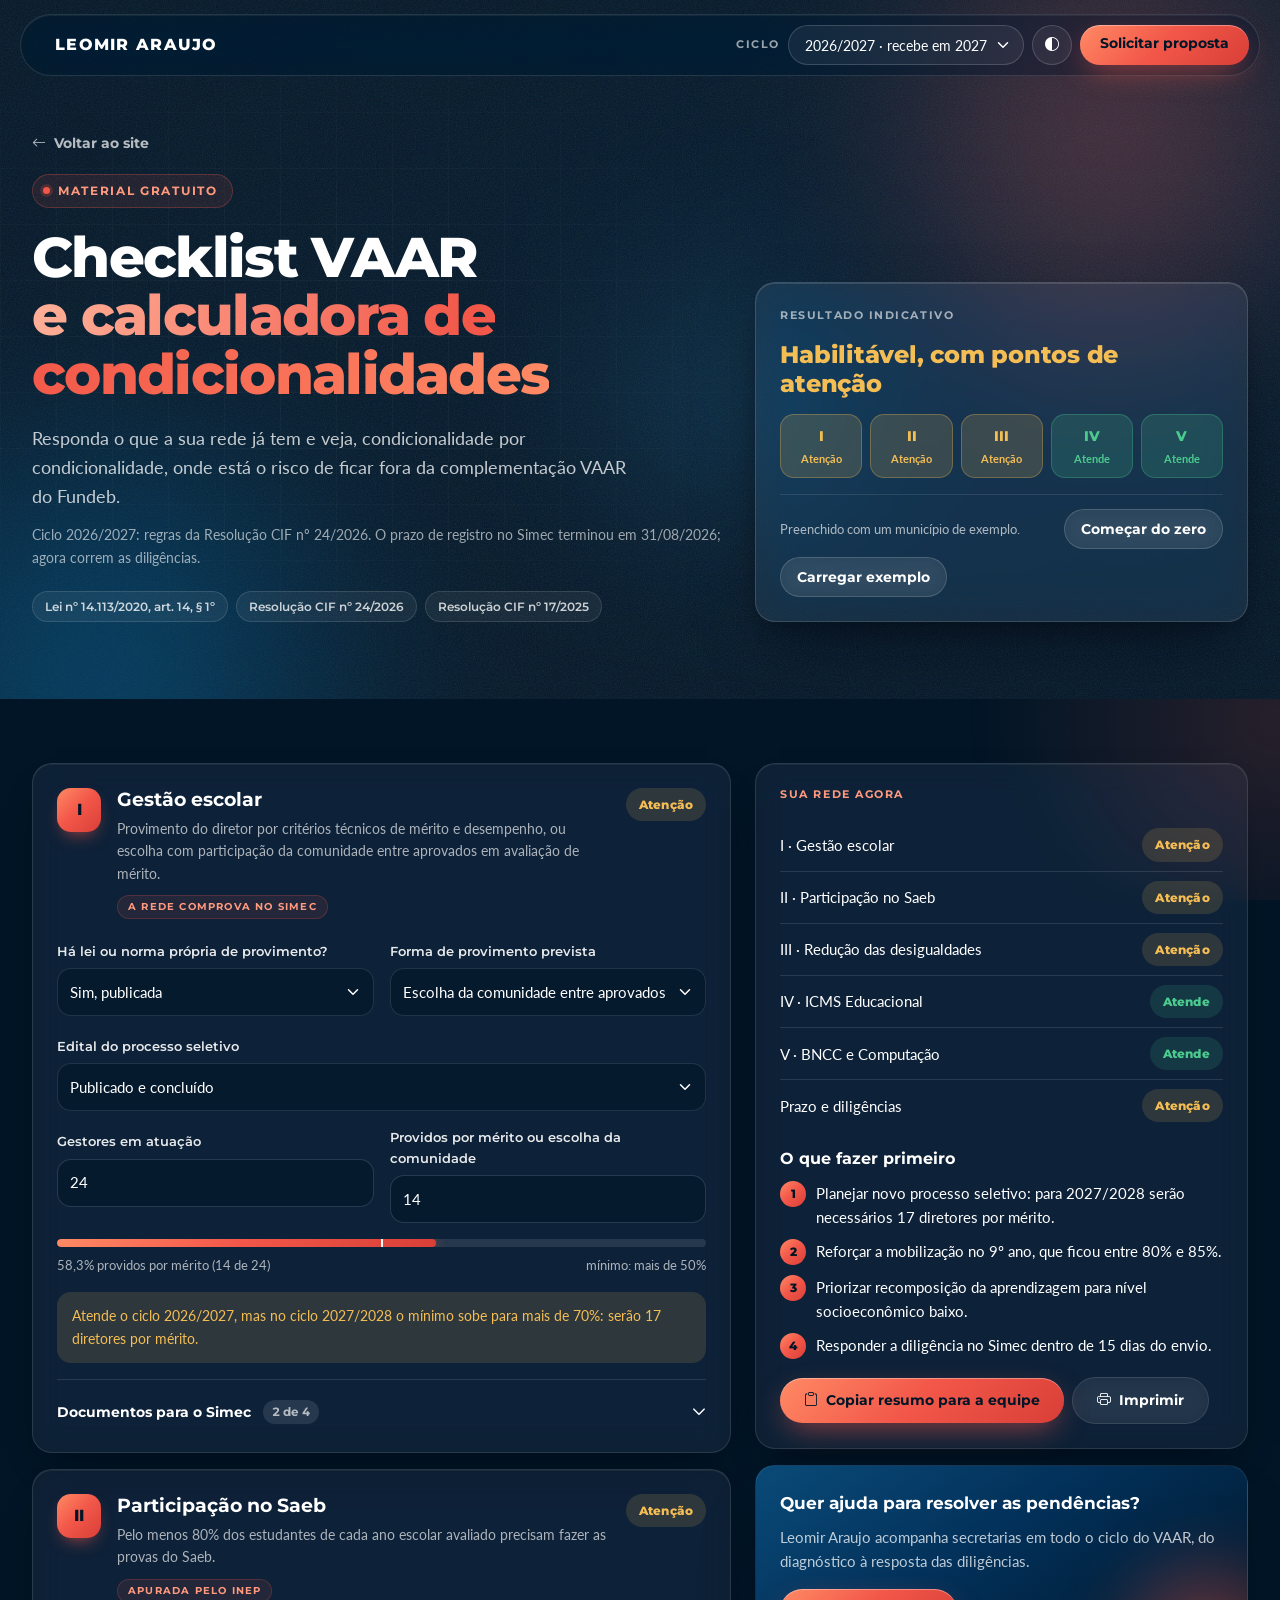
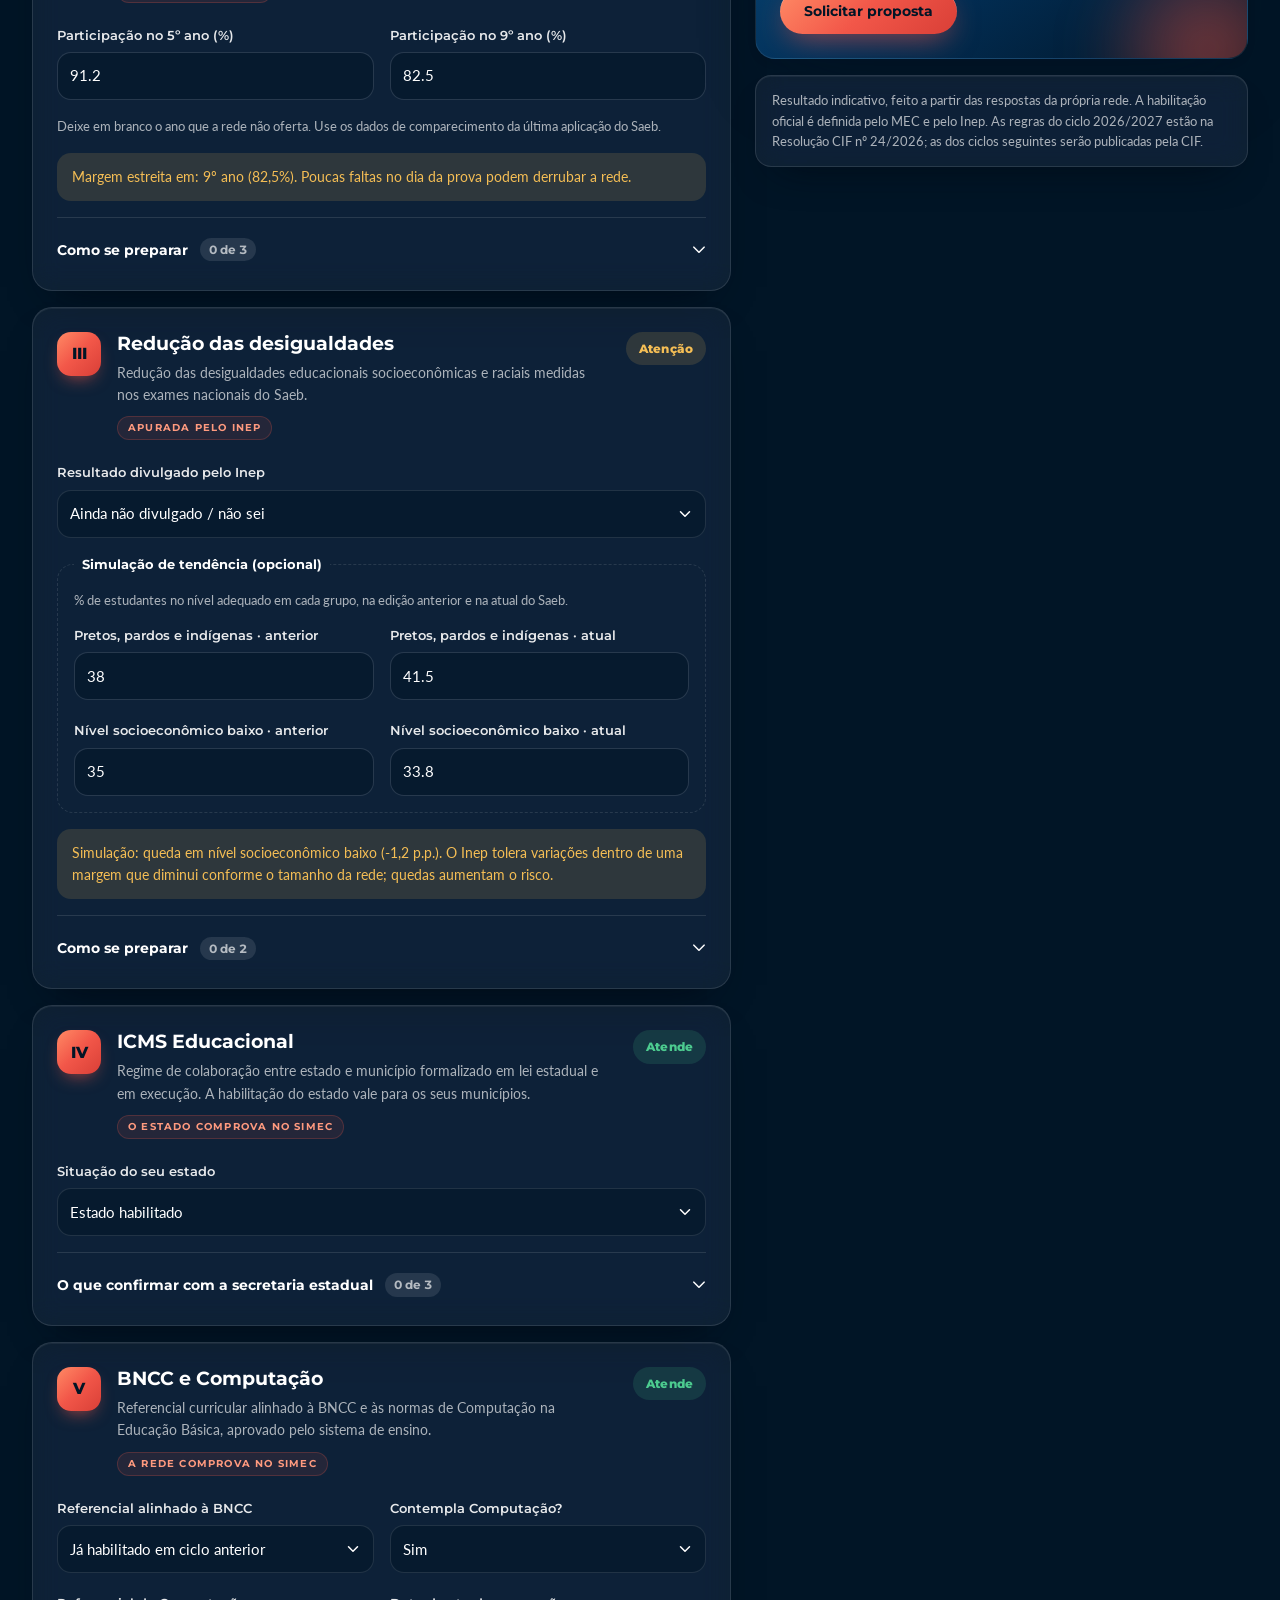
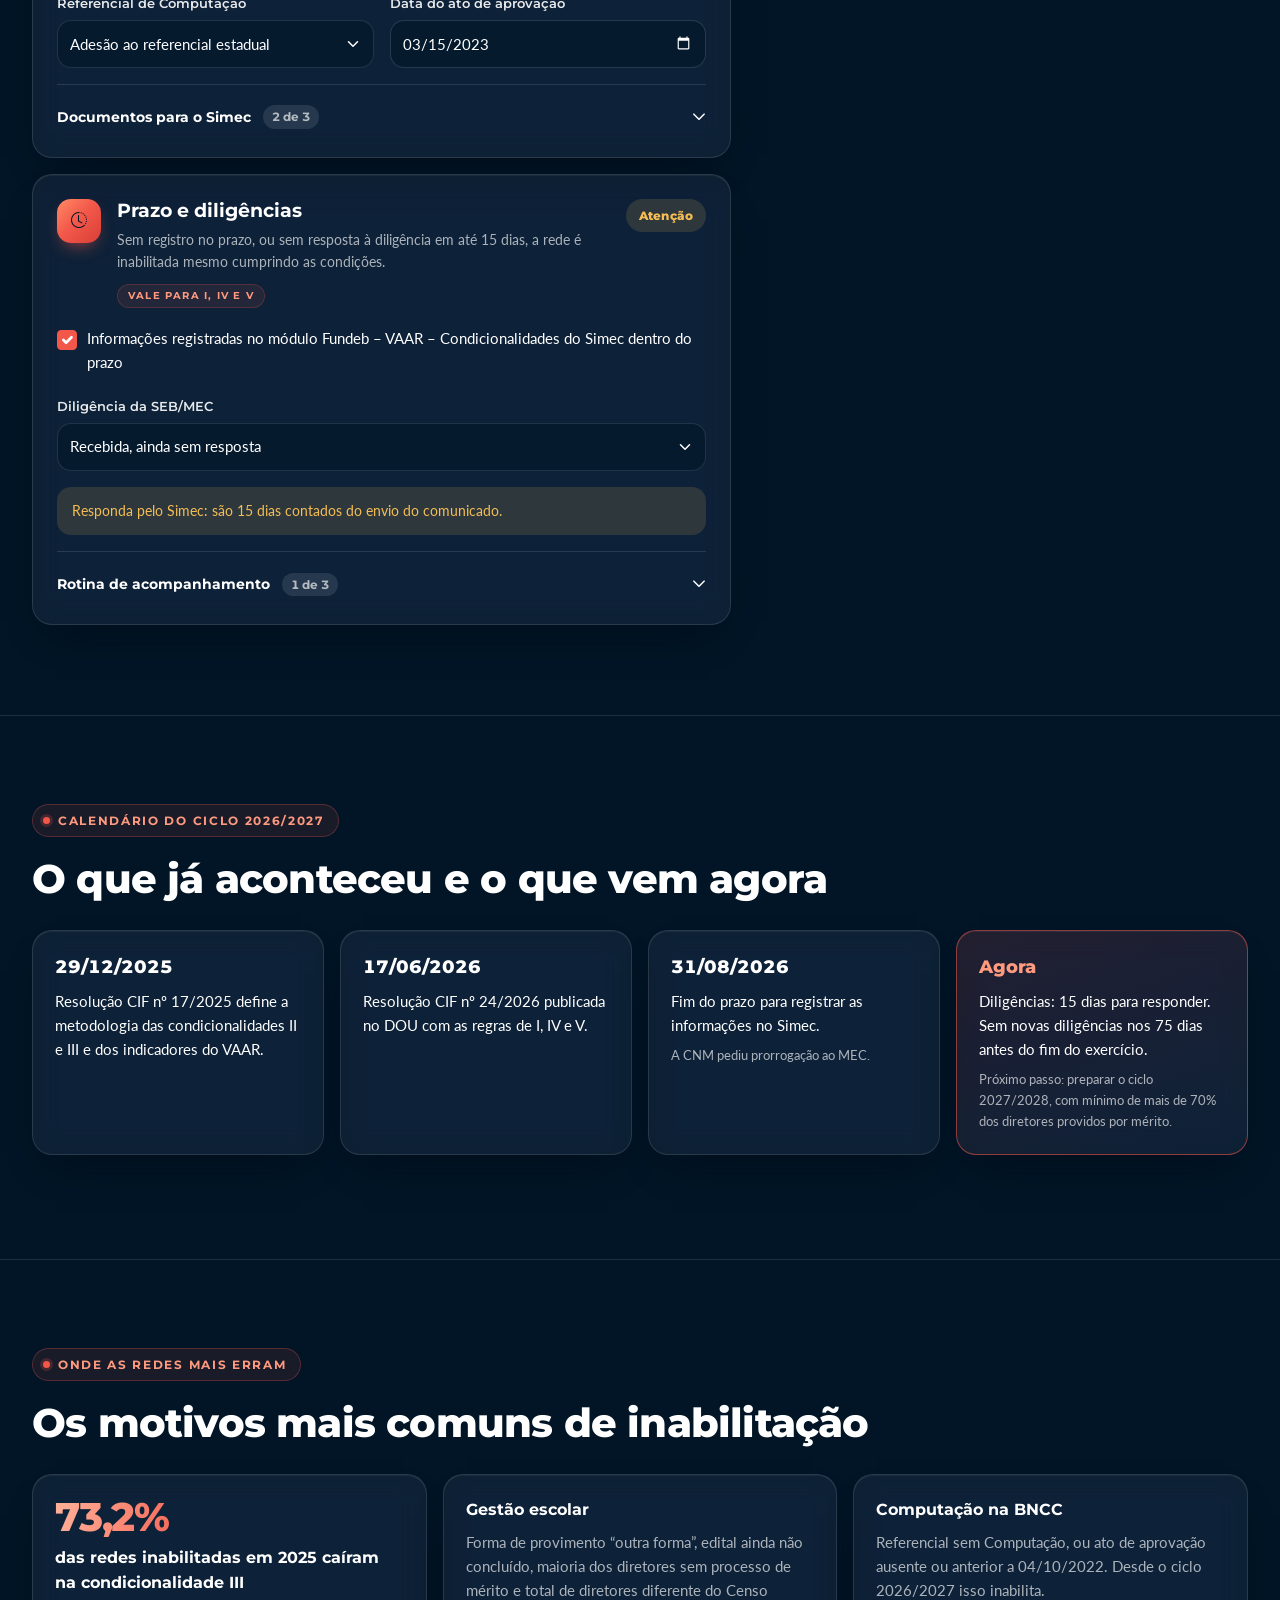
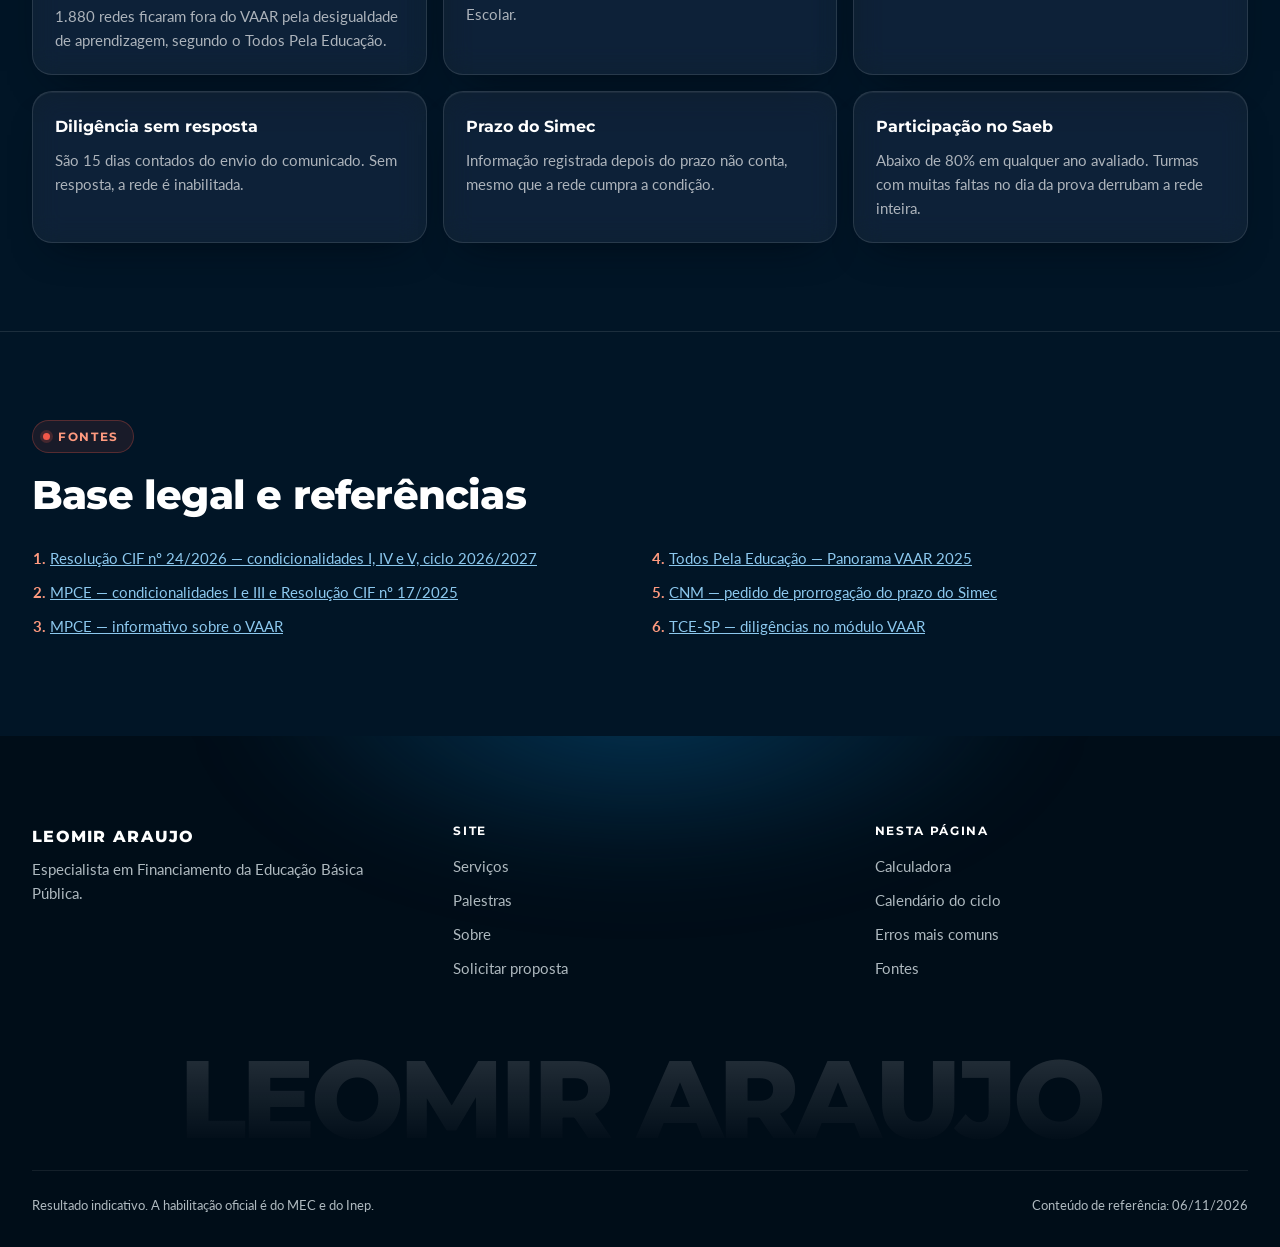
==== commit 6659d1a9: "Ajusta margens e colunas em tablet e celular - Mais respiro lateral abaixo de 1200px (20–48px); desk" ====
--- a/checklist-vaar/index.html
+++ b/checklist-vaar/index.html
@@ -69,7 +69,7 @@
       </div>
       <div class="container">
         <div class="row g-4 align-items-end">
-          <div class="col-lg-7">
+          <div class="col-xl-7">
             <a href="../index.html" class="lp-back"><i class="bi bi-arrow-left" aria-hidden="true"></i> Voltar ao site</a>
             <p class="eyebrow eyebrow-coral">Material gratuito</p>
             <h1 class="vaar-title">Checklist&nbsp;VAAR <span class="text-grad">e calculadora de condicionalidades</span></h1>
@@ -81,7 +81,7 @@
               <li>Resolução CIF nº 17/2025</li>
             </ul>
           </div>
-          <div class="col-lg-5">
+          <div class="col-xl-5">
             <div class="verdict-card" aria-live="polite">
               <span class="verdict-label">RESULTADO INDICATIVO</span>
               <span class="verdict" id="verdict">—</span>
@@ -101,7 +101,7 @@
     <section class="calc-section">
       <div class="container">
         <div class="row g-4 align-items-start">
-          <div class="col-lg-7">
+          <div class="col-xl-7">
             <form class="d-grid gap-3" id="calc" novalidate>
 
               <!-- Condicionalidade I -->
@@ -373,7 +373,7 @@
           </div>
 
           <!-- Painel de resultado -->
-          <aside class="col-lg-5" aria-label="Resultado">
+          <aside class="col-xl-5" aria-label="Resultado">
             <div class="panel">
               <section class="result">
                 <h2>SUA REDE AGORA</h2>
--- a/css/style.css
+++ b/css/style.css
@@ -82,6 +82,12 @@
 }
 
 .container { max-width: 1240px; }
+/* Telas menores (tablet, iPad, celular): mais respiro lateral.
+   No desktop (≥ 1200px) nada muda. */
+@media (max-width: 1199.98px) {
+  .container { padding-inline: clamp(20px, 5vw, 48px); }
+  .site-header { padding-inline: clamp(12px, 3vw, 32px); }
+}
 section { position: relative; }
 
 /* ---------- Utilitários ---------- */
--- a/checklist-vaar/css/style.css
+++ b/checklist-vaar/css/style.css
@@ -324,7 +324,7 @@
 .site-footer { margin-top: 0; }
 
 /* ---------- Responsivo ---------- */
-@media (max-width: 991.98px) {
+@media (max-width: 1199.98px) {
   .panel { position: static; }
 }
 @media (max-width: 575.98px) {
